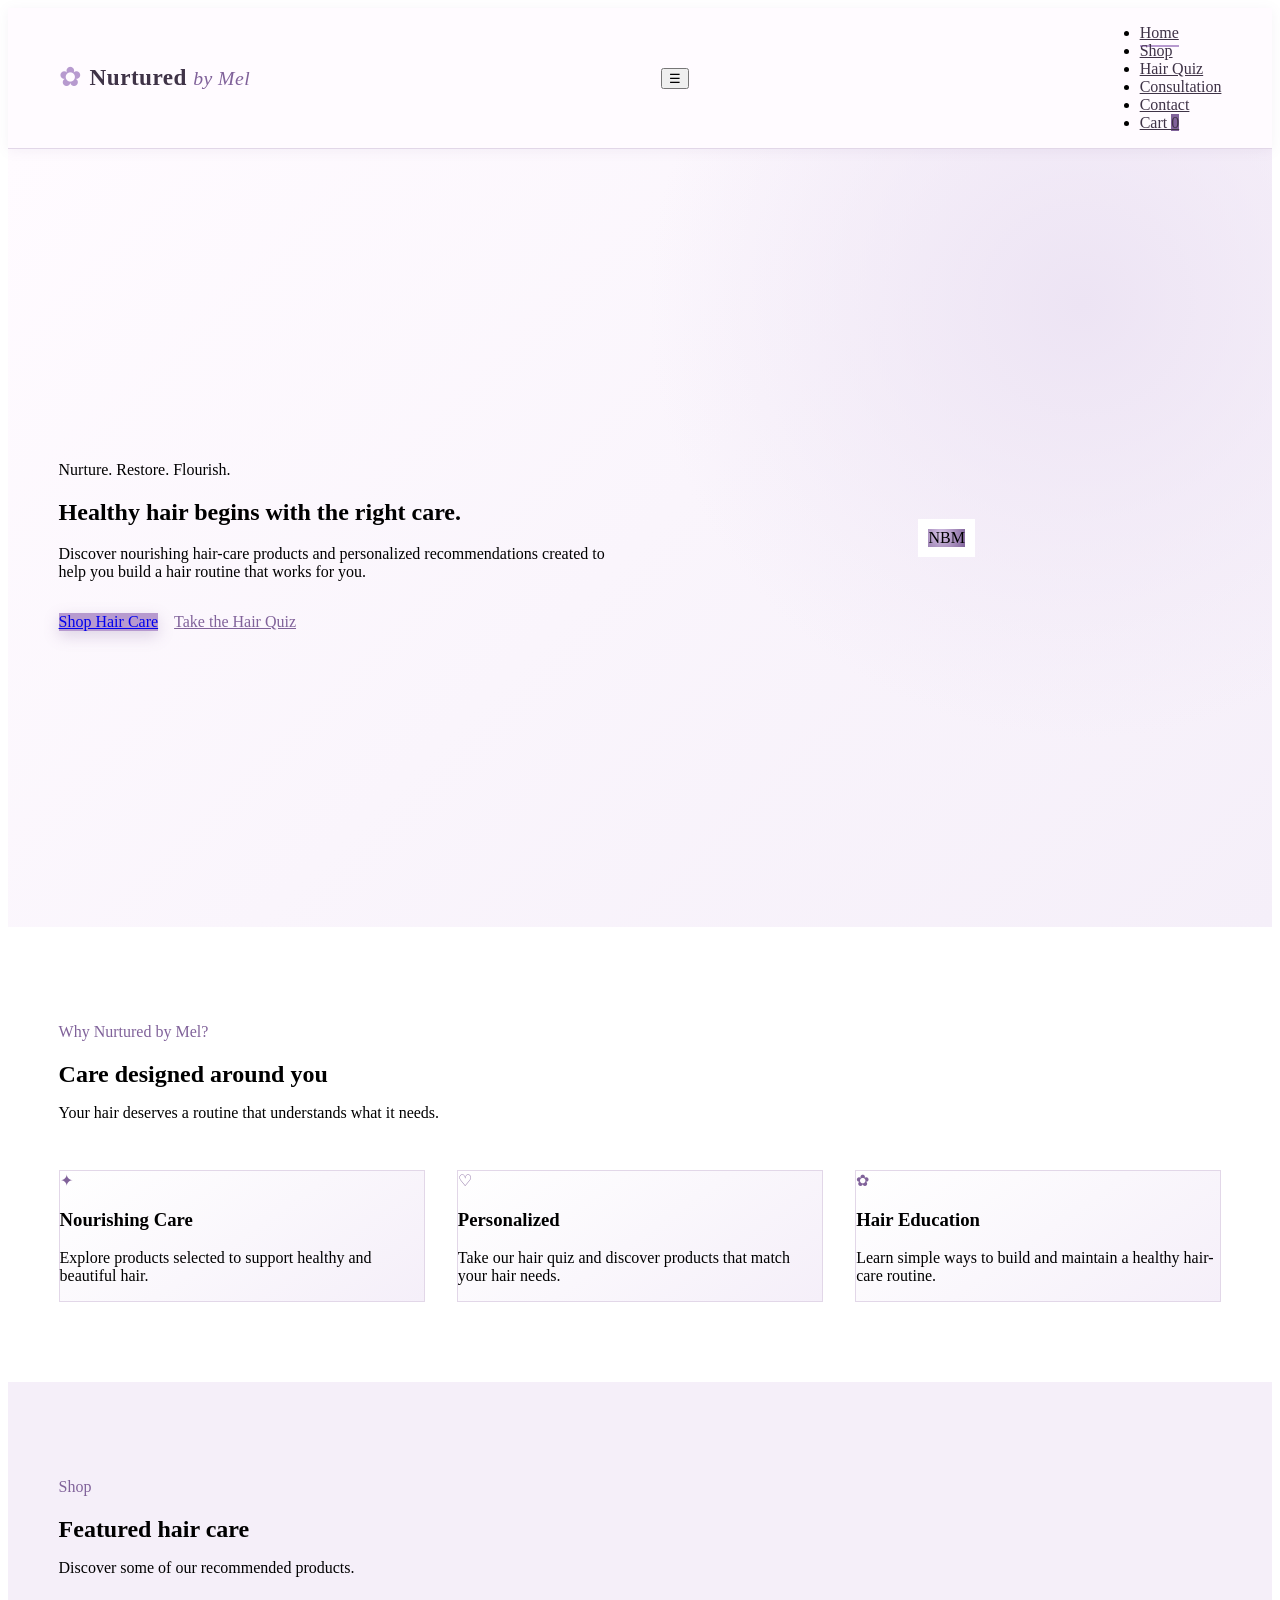
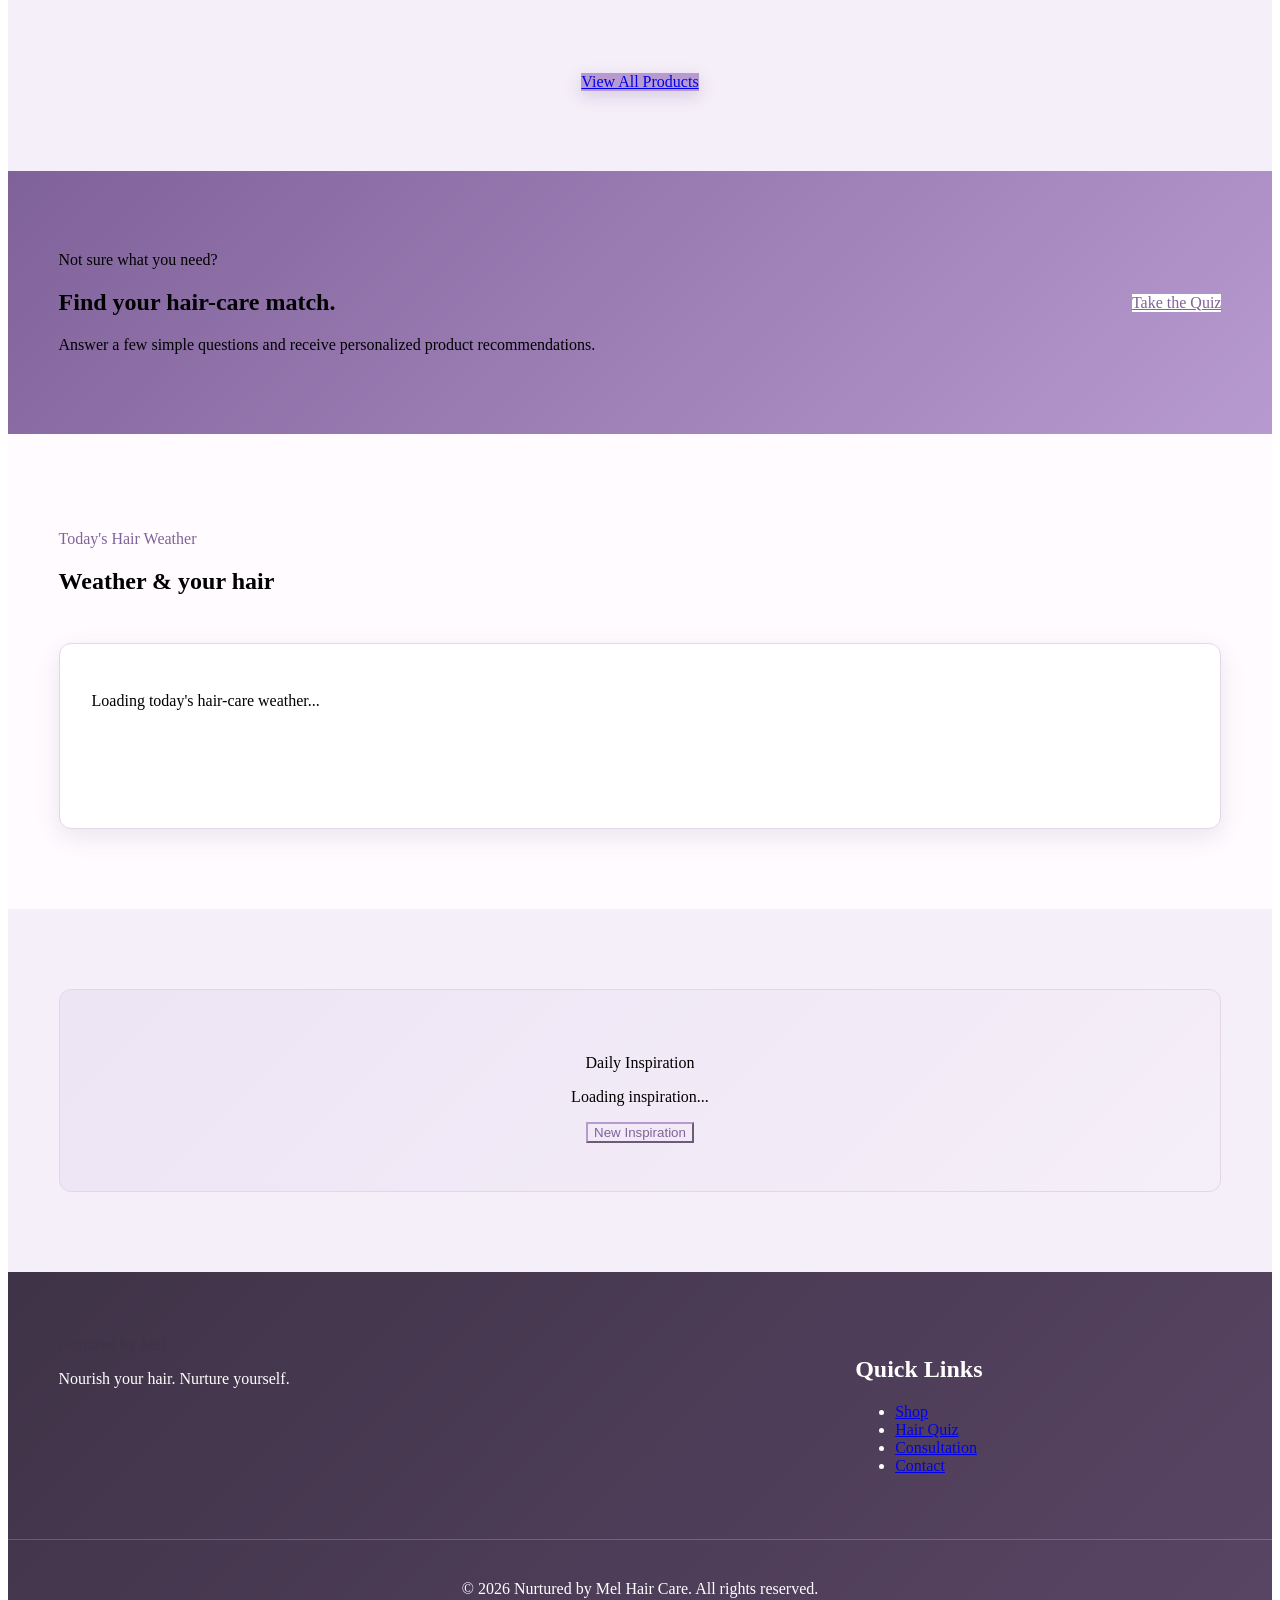
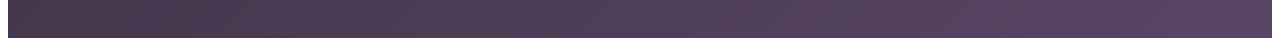
==== Nurtured-by-Mel/Nurtured-by-Mel/index.html @ cf65c6c2 "final" ====
<!DOCTYPE html>
<html lang="en">
<head>
    <meta charset="UTF-8">

    <meta
        name="viewport"
        content="width=device-width, initial-scale=1.0"
    >

    <meta
        name="description"
        content="Nurtured by Mel Hair Care provides nourishing hair-care products and personalized hair-care guidance."
    >

    <meta name="author" content="Nurtured by Mel">

    <title>Nurtured by Mel | Hair Care</title>

    <link rel="stylesheet" href="css/base.css">
    <link rel="stylesheet" href="css/layout.css">
    <link rel="stylesheet" href="css/components.css">

    <script type="module" src="js/main.js"></script>
</head>

<body>

    <header class="site-header">

        <nav class="navbar container" aria-label="Main navigation">

            <a class="logo" href="index.html" aria-label="Nurtured by Mel home">
                <span class="logo-mark" aria-hidden="true">✿</span>
                <span class="logo-text">
                    Nurtured <span>by Mel</span>
                </span>
            </a>

            <button
                class="menu-button"
                type="button"
                aria-label="Open navigation menu"
                aria-expanded="false"
                aria-controls="primary-navigation"
            >
                ☰
            </button>

            <ul
                class="navigation"
                id="primary-navigation"
            >
                <li>
                    <a class="active" href="index.html">Home</a>
                </li>

                <li>
                    <a href="products.html">Shop</a>
                </li>

                <li>
                    <a href="quiz.html">Hair Quiz</a>
                </li>

                <li>
                    <a href="booking.html">Consultation</a>
                </li>

                <li>
                    <a href="contact.html">Contact</a>
                </li>

                <li>
                    <a href="cart.html">
                        Cart
                        <span
                            class="cart-count"
                            id="cart-count"
                            aria-label="Items in cart"
                        >0</span>
                    </a>
                </li>
            </ul>

        </nav>

    </header>


    <main>

        <!-- Hero Section -->
        <section class="hero">

            <div class="hero-content container">

                <div class="hero-text">

                    <p class="eyebrow">
                        Nurture. Restore. Flourish.
                    </p>

                    <h1>
                        Healthy hair begins
                        with the right care.
                    </h1>

                    <p class="hero-description">
                        Discover nourishing hair-care products and
                        personalized recommendations created to help
                        you build a hair routine that works for you.
                    </p>

                    <div class="hero-buttons">

                        <a
                            class="button button-primary"
                            href="products.html"
                        >
                            Shop Hair Care
                        </a>

                        <a
                            class="button button-secondary"
                            href="quiz.html"
                        >
                            Take the Hair Quiz
                        </a>

                    </div>

                </div>

                <div class="hero-image">

                    <div class="hero-image-placeholder">
                        <span>NBM</span>
                    </div>

                </div>

            </div>

        </section>


        <!-- Features -->
        <section class="features section">

            <div class="container">

                <div class="section-heading">

                    <p class="eyebrow">
                        Why Nurtured by Mel?
                    </p>

                    <h2>
                        Care designed around you
                    </h2>

                    <p>
                        Your hair deserves a routine that understands
                        what it needs.
                    </p>

                </div>


                <div class="feature-grid">

                    <article class="feature-card">

                        <div class="feature-icon" aria-hidden="true">
                            ✦
                        </div>

                        <h3>
                            Nourishing Care
                        </h3>

                        <p>
                            Explore products selected to support
                            healthy and beautiful hair.
                        </p>

                    </article>


                    <article class="feature-card">

                        <div class="feature-icon" aria-hidden="true">
                            ♡
                        </div>

                        <h3>
                            Personalized
                        </h3>

                        <p>
                            Take our hair quiz and discover products
                            that match your hair needs.
                        </p>

                    </article>


                    <article class="feature-card">

                        <div class="feature-icon" aria-hidden="true">
                            ✿
                        </div>

                        <h3>
                            Hair Education
                        </h3>

                        <p>
                            Learn simple ways to build and maintain
                            a healthy hair-care routine.
                        </p>

                    </article>

                </div>

            </div>

        </section>


        <!-- Featured Products -->
        <section class="featured section">

            <div class="container">

                <div class="section-heading">

                    <p class="eyebrow">
                        Shop
                    </p>

                    <h2>
                        Featured hair care
                    </h2>

                    <p>
                        Discover some of our recommended products.
                    </p>

                </div>


                <div
                    class="product-grid"
                    id="featured-products"
                >
                    <!-- JavaScript will generate products here -->
                </div>


                <div class="center-button">

                    <a
                        class="button button-primary"
                        href="products.html"
                    >
                        View All Products
                    </a>

                </div>

            </div>

        </section>


        <!-- Hair Quiz CTA -->
        <section class="quiz-banner">

            <div class="container quiz-banner-content">

                <div>

                    <p class="eyebrow">
                        Not sure what you need?
                    </p>

                    <h2>
                        Find your hair-care match.
                    </h2>

                    <p>
                        Answer a few simple questions and receive
                        personalized product recommendations.
                    </p>

                </div>

                <a
                    class="button button-light"
                    href="quiz.html"
                >
                    Take the Quiz
                </a>

            </div>

        </section>


        <!-- Weather API section -->
        <section class="weather section">

            <div class="container">

                <div class="section-heading">

                    <p class="eyebrow">
                        Today's Hair Weather
                    </p>

                    <h2>
                        Weather & your hair
                    </h2>

                </div>


                <div
                    class="weather-card"
                    id="weather-card"
                >

                    <p>
                        Loading today's hair-care weather...
                    </p>

                </div>

            </div>

        </section>


        <!-- Quote API section -->
        <section class="inspiration section">

            <div class="container">

                <div
                    class="quote-card"
                    id="quote-card"
                >

                    <p class="eyebrow">
                        Daily Inspiration
                    </p>

                    <blockquote id="quote">
                        Loading inspiration...
                    </blockquote>

                    <p id="quote-author"></p>

                    <button
                        class="button button-secondary"
                        id="new-quote"
                        type="button"
                    >
                        New Inspiration
                    </button>

                </div>

            </div>

        </section>

    </main>


    <footer class="site-footer">

        <div class="container footer-content">

            <div>

                <a class="logo footer-logo" href="index.html">
                    Nurtured by Mel
                </a>

                <p>
                    Nourish your hair. Nurture yourself.
                </p>

            </div>


            <div>

                <h2>Quick Links</h2>

                <ul class="footer-links">

                    <li>
                        <a href="products.html">Shop</a>
                    </li>

                    <li>
                        <a href="quiz.html">Hair Quiz</a>
                    </li>

                    <li>
                        <a href="booking.html">Consultation</a>
                    </li>

                    <li>
                        <a href="contact.html">Contact</a>
                    </li>

                </ul>

            </div>

        </div>


        <div class="copyright">

            <p>
                &copy; 2026 Nurtured by Mel Hair Care.
                All rights reserved.
            </p>

        </div>

    </footer>

</body>
</html>
---- Nurtured-by-Mel/Nurtured-by-Mel/css/base.css ----
:root {
    /* Nurtured by Mel - Lilac Brand Colors */
    --primary: #B79ACF;
    --primary-dark: #80629A;
    --secondary: #D8C5E8;

    --lilac-light: #EDE4F4;
    --lilac-soft: #F5EFF9;

    --cream: #FFFBFF;
    --cream-dark: #F7F1FA;
    --white: #FFFFFF;

    --brown: #3F3347;
    --text: #403747;
    --muted: #756A7D;
    --border: #E2D7E8;

    --font-heading: Georgia, "Times New Roman", serif;
    --font-body: Arial, Helvetica, sans-serif;

    --max-width: 1200px;
    --radius: 12px;

    --shadow:
        0 8px 25px rgba(87, 65, 103, 0.12);
}
---- Nurtured-by-Mel/Nurtured-by-Mel/css/layout.css ----
/* =========================================
   NURTURED BY MEL
   Layout Styles
   Lilac Brand Theme
   ========================================= */


/* =========================================
   GLOBAL LAYOUT
   ========================================= */

.container {
    width: min(92%, var(--max-width));
    margin-inline: auto;
}

.section {
    padding: 5rem 0;
}


/* =========================================
   HEADER & NAVIGATION
   ========================================= */

.site-header {
    background: rgba(255, 251, 255, 0.96);
    border-bottom: 1px solid var(--border);
    box-shadow: 0 2px 12px rgba(128, 98, 154, 0.08);
    position: sticky;
    top: 0;
    width: 100%;
    z-index: 1000;
}

.navbar {
    align-items: center;
    display: flex;
    justify-content: space-between;
    gap: 2rem;
    min-height: 80px;
}


/* =========================================
   HERO SECTION
   ========================================= */

.hero {
    align-items: center;
    background:
        radial-gradient(
            circle at 85% 20%,
            var(--lilac-light),
            transparent 35%
        ),
        linear-gradient(
            135deg,
            var(--cream),
            var(--lilac-soft)
        );
    display: grid;
    min-height: 650px;
    overflow: hidden;
    padding: 4rem 0;
}

.hero-content {
    align-items: center;
    display: grid;
    gap: 4rem;
    grid-template-columns: 1fr 1fr;
}

.hero-text {
    max-width: 650px;
}

.hero-image {
    align-items: center;
    display: flex;
    justify-content: center;
}


/* =========================================
   HERO BUTTONS
   ========================================= */

.hero-buttons {
    align-items: center;
    display: flex;
    flex-wrap: wrap;
    gap: 1rem;
    margin-top: 2rem;
}


/* =========================================
   SECTION HEADINGS
   ========================================= */

.section-heading {
    margin-bottom: 3rem;
    max-width: 650px;
}

.section-heading h2 {
    margin-bottom: 1rem;
}


/* =========================================
   FEATURE SECTION
   ========================================= */

.features {
    background: var(--white);
}

.feature-grid {
    display: grid;
    gap: 2rem;
    grid-template-columns: repeat(3, 1fr);
}


/* =========================================
   PRODUCTS SECTION
   ========================================= */

.featured {
    background: var(--lilac-soft);
}

.product-grid {
    display: grid;
    gap: 2rem;
    grid-template-columns: repeat(3, 1fr);
}

.center-button {
    display: flex;
    justify-content: center;
    margin-top: 3rem;
}


/* =========================================
   HAIR QUIZ BANNER
   ========================================= */

.quiz-banner {
    background:
        linear-gradient(
            135deg,
            var(--primary-dark),
            var(--primary)
        );
    padding: 4rem 0;
}

.quiz-banner-content {
    align-items: center;
    display: flex;
    gap: 2rem;
    justify-content: space-between;
}


/* =========================================
   WEATHER SECTION
   ========================================= */

.weather {
    background: var(--cream);
}

.weather-card {
    background: var(--white);
    border: 1px solid var(--border);
    border-radius: var(--radius);
    box-shadow: var(--shadow);
    min-height: 120px;
    padding: 2rem;
}


/* =========================================
   INSPIRATION SECTION
   ========================================= */

.inspiration {
    background: var(--lilac-soft);
}

.quote-card {
    background:
        linear-gradient(
            135deg,
            var(--lilac-light),
            var(--white)
        );
    border: 1px solid var(--border);
    border-radius: var(--radius);
    padding: 3rem;
    text-align: center;
}


/* =========================================
   FOOTER
   ========================================= */

.site-footer {
    background:
        linear-gradient(
            135deg,
            #3F3347,
            #594565
        );
    color: var(--white);
    padding-top: 4rem;
}

.footer-content {
    display: grid;
    gap: 4rem;
    grid-template-columns: 2fr 1fr;
}

.copyright {
    border-top: 1px solid rgba(255, 255, 255, 0.2);
    margin-top: 3rem;
    padding: 1.5rem;
    text-align: center;
}


/* =========================================
   TABLET
   ========================================= */

@media (max-width: 900px) {

    .hero-content {
        gap: 3rem;
    }

    .feature-grid,
    .product-grid {
        grid-template-columns: repeat(2, 1fr);
    }

    .footer-content {
        gap: 2rem;
    }
}


/* =========================================
   MOBILE
   ========================================= */

@media (max-width: 600px) {

    .section {
        padding: 4rem 0;
    }


    /* Navigation */

    .navigation {
        background: var(--cream);
        border-bottom: 1px solid var(--border);
        box-shadow: 0 8px 20px rgba(128, 98, 154, 0.1);
        display: none;
        flex-direction: column;
        gap: 1.25rem;
        left: 0;
        padding: 2rem;
        position: absolute;
        right: 0;
        top: 80px;
    }

    .navigation.open {
        display: flex;
    }


    /* Hero */

    .hero {
        min-height: auto;
        padding: 5rem 0;
    }

    .hero-content {
        grid-template-columns: 1fr;
        text-align: center;
    }

    .hero-text {
        margin-inline: auto;
    }

    .hero-buttons {
        flex-direction: column;
        justify-content: center;
    }

    .hero-buttons .button {
        width: min(100%, 300px);
    }


    /* Hero image */

    .hero-image {
        order: -1;
    }


    /* Features & products */

    .feature-grid,
    .product-grid {
        grid-template-columns: 1fr;
    }


    /* Quiz banner */

    .quiz-banner-content {
        flex-direction: column;
        text-align: center;
    }


    /* Footer */

    .footer-content {
        grid-template-columns: 1fr;
        text-align: center;
    }

    .footer-links {
        justify-items: center;
    }
}


/* =========================================
   SMALL PHONES
   ========================================= */

@media (max-width: 400px) {

    .navbar {
        min-height: 70px;
    }

    .navigation {
        top: 70px;
    }

    .hero {
        padding: 4rem 0;
    }

    .quote-card {
        padding: 2rem 1.25rem;
    }
}
---- Nurtured-by-Mel/Nurtured-by-Mel/css/components.css ----
/* =========================================
   NURTURED BY MEL
   Lilac Brand Identity
   ========================================= */


/* Logo */

.logo {
    align-items: center;
    color: var(--brown);
    display: inline-flex;
    gap: 0.5rem;
    text-decoration: none;
}


.logo-mark {
    color: var(--primary);
    display: inline-block;
    font-size: 1.7rem;
    line-height: 1;
    transition: transform 0.3s ease;
}


.logo:hover .logo-mark {
    transform: rotate(15deg) scale(1.1);
}


.logo-text {
    font-family: var(--font-heading);
    font-size: 1.45rem;
    font-weight: bold;
    letter-spacing: 0.02em;
}


.logo-text span {
    color: var(--primary-dark);
    font-size: 0.85em;
    font-style: italic;
    font-weight: normal;
}


/* Navigation */

.site-header {
    background: rgba(255, 251, 255, 0.96);
}


.navigation a {
    color: var(--brown);
    position: relative;
}


.navigation a::after {
    background: var(--primary);
    bottom: -6px;
    content: "";
    height: 2px;
    left: 0;
    position: absolute;
    transform: scaleX(0);
    transform-origin: center;
    transition: transform 0.3s ease;
    width: 100%;
}


.navigation a:hover::after,
.navigation a.active::after {
    transform: scaleX(1);
}


/* Hero */

.hero {
    background:
        radial-gradient(
            circle at 85% 20%,
            var(--lilac-light),
            transparent 35%
        ),
        linear-gradient(
            135deg,
            var(--cream),
            var(--lilac-soft)
        );
}


.hero-image-placeholder {
    background:
        radial-gradient(
            circle at 35% 30%,
            var(--secondary),
            var(--primary-dark)
        );
    border: 10px solid var(--white);
}


/* Buttons */

.button-primary {
    background: var(--primary);
    box-shadow:
        0 5px 15px rgba(128, 98, 154, 0.25);
}


.button-primary:hover {
    background: var(--primary-dark);
}


.button-secondary {
    background: transparent;
    border-color: var(--primary);
    color: var(--primary-dark);
}


.button-secondary:hover {
    background: var(--primary);
    border-color: var(--primary);
    color: var(--white);
}


.button-light {
    background: var(--white);
    color: var(--primary-dark);
}


.button-light:hover {
    background: var(--lilac-light);
}


/* Section headings */

.section-heading .eyebrow {
    color: var(--primary-dark);
}


/* Feature Cards */

.feature-card {
    background:
        linear-gradient(
            145deg,
            var(--white),
            var(--lilac-soft)
        );
    border: 1px solid var(--border);
}


.feature-card:hover {
    box-shadow:
        0 15px 30px rgba(128, 98, 154, 0.15);
}


.feature-icon {
    color: var(--primary-dark);
}


/* Quiz Banner */

.quiz-banner {
    background:
        linear-gradient(
            135deg,
            var(--primary-dark),
            var(--primary)
        );
}


/* Weather */

.weather-card {
    border: 1px solid var(--border);
}


/* Inspiration */

.quote-card {
    background:
        linear-gradient(
            135deg,
            var(--lilac-light),
            var(--lilac-soft)
        );
    border: 1px solid var(--border);
}


/* Cart */

.cart-count {
    background: var(--primary-dark);
}


/* Footer */

.site-footer {
    background:
        linear-gradient(
            135deg,
            #3F3347,
            #594565
        );
}


.footer-logo .logo-mark {
    color: var(--secondary);
}


.footer-logo .logo-text {
    color: var(--white);
}


.footer-logo .logo-text span {
    color: var(--secondary);
}


/* Selection color */

::selection {
    background: var(--secondary);
    color: var(--brown);
}


/* Smooth card animation */

.feature-card,
.product-card {
    transition:
        transform 0.3s ease,
        box-shadow 0.3s ease;
}


.feature-card:hover,
.product-card:hover {
    transform: translateY(-6px);
}


/* Reduced motion accessibility */

@media (prefers-reduced-motion: reduce) {

    .logo-mark,
    .feature-card,
    .product-card,
    .button {
        transition: none;
    }
}
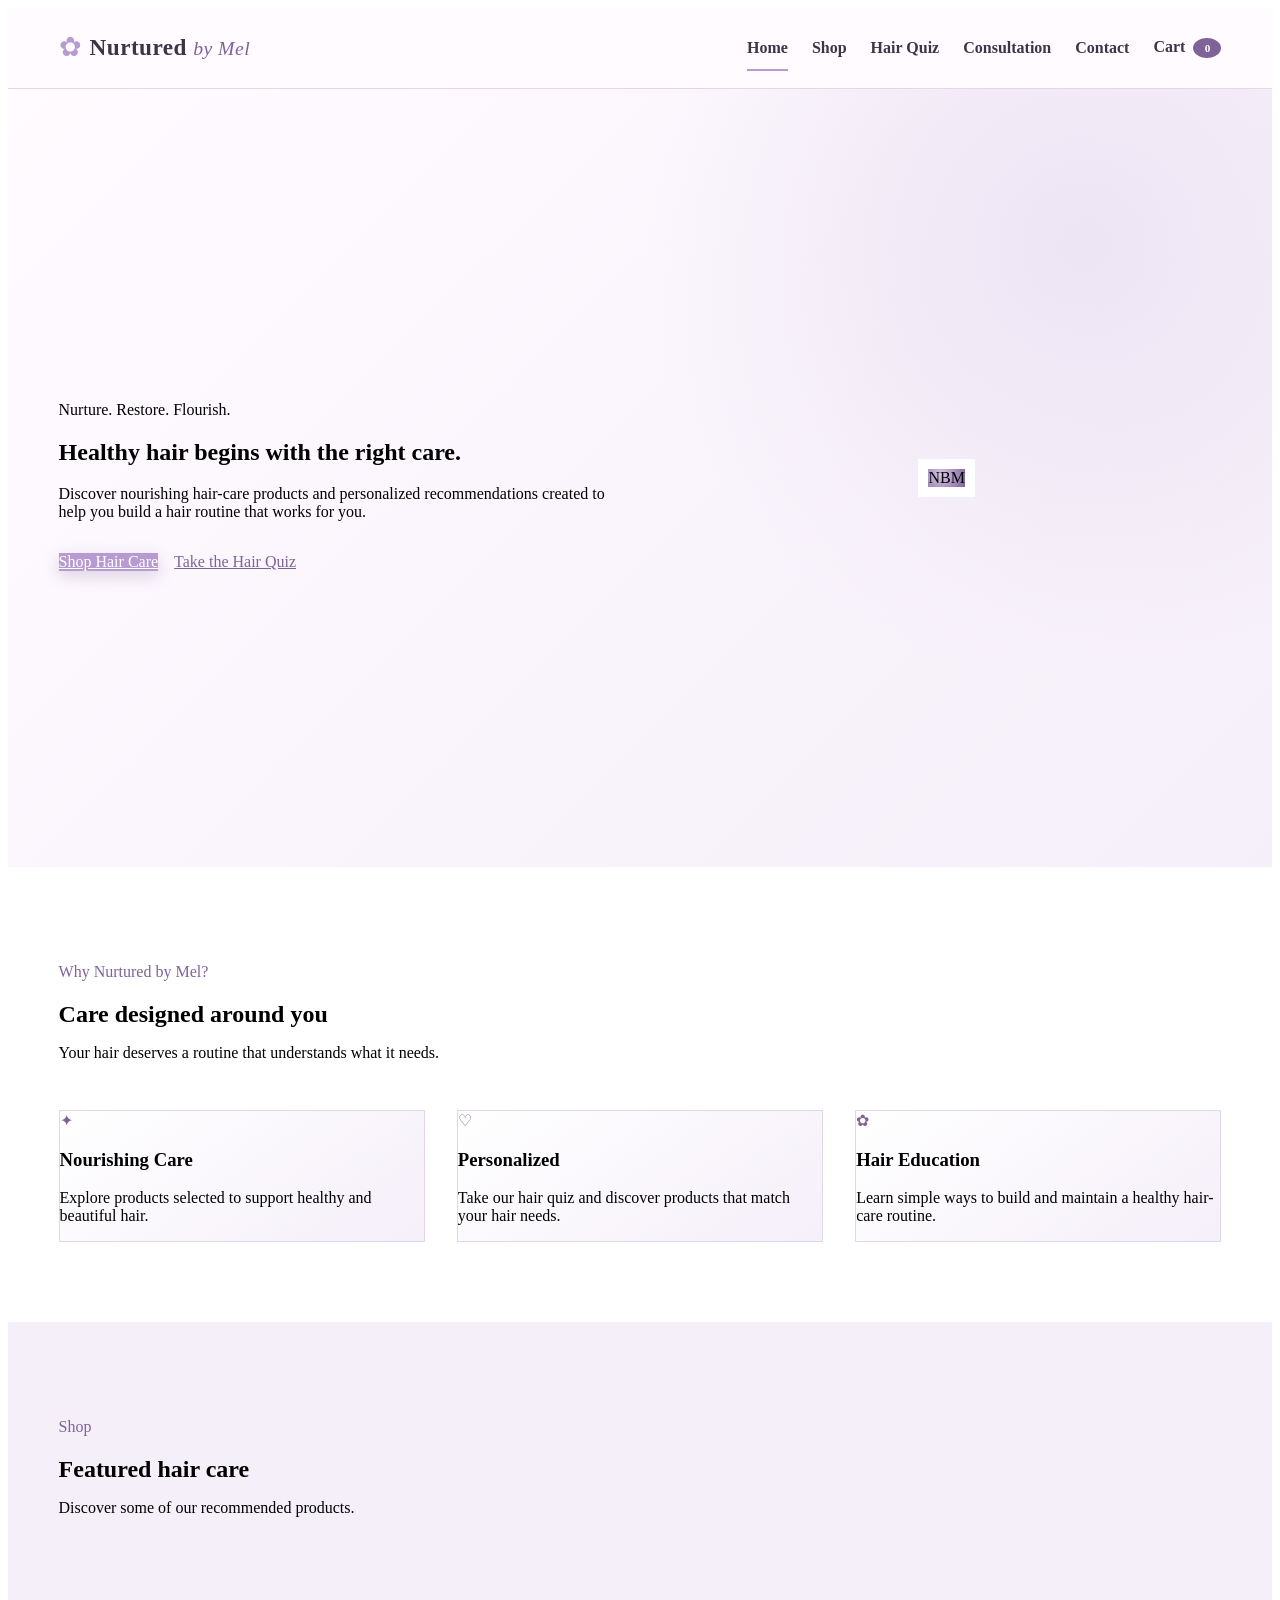
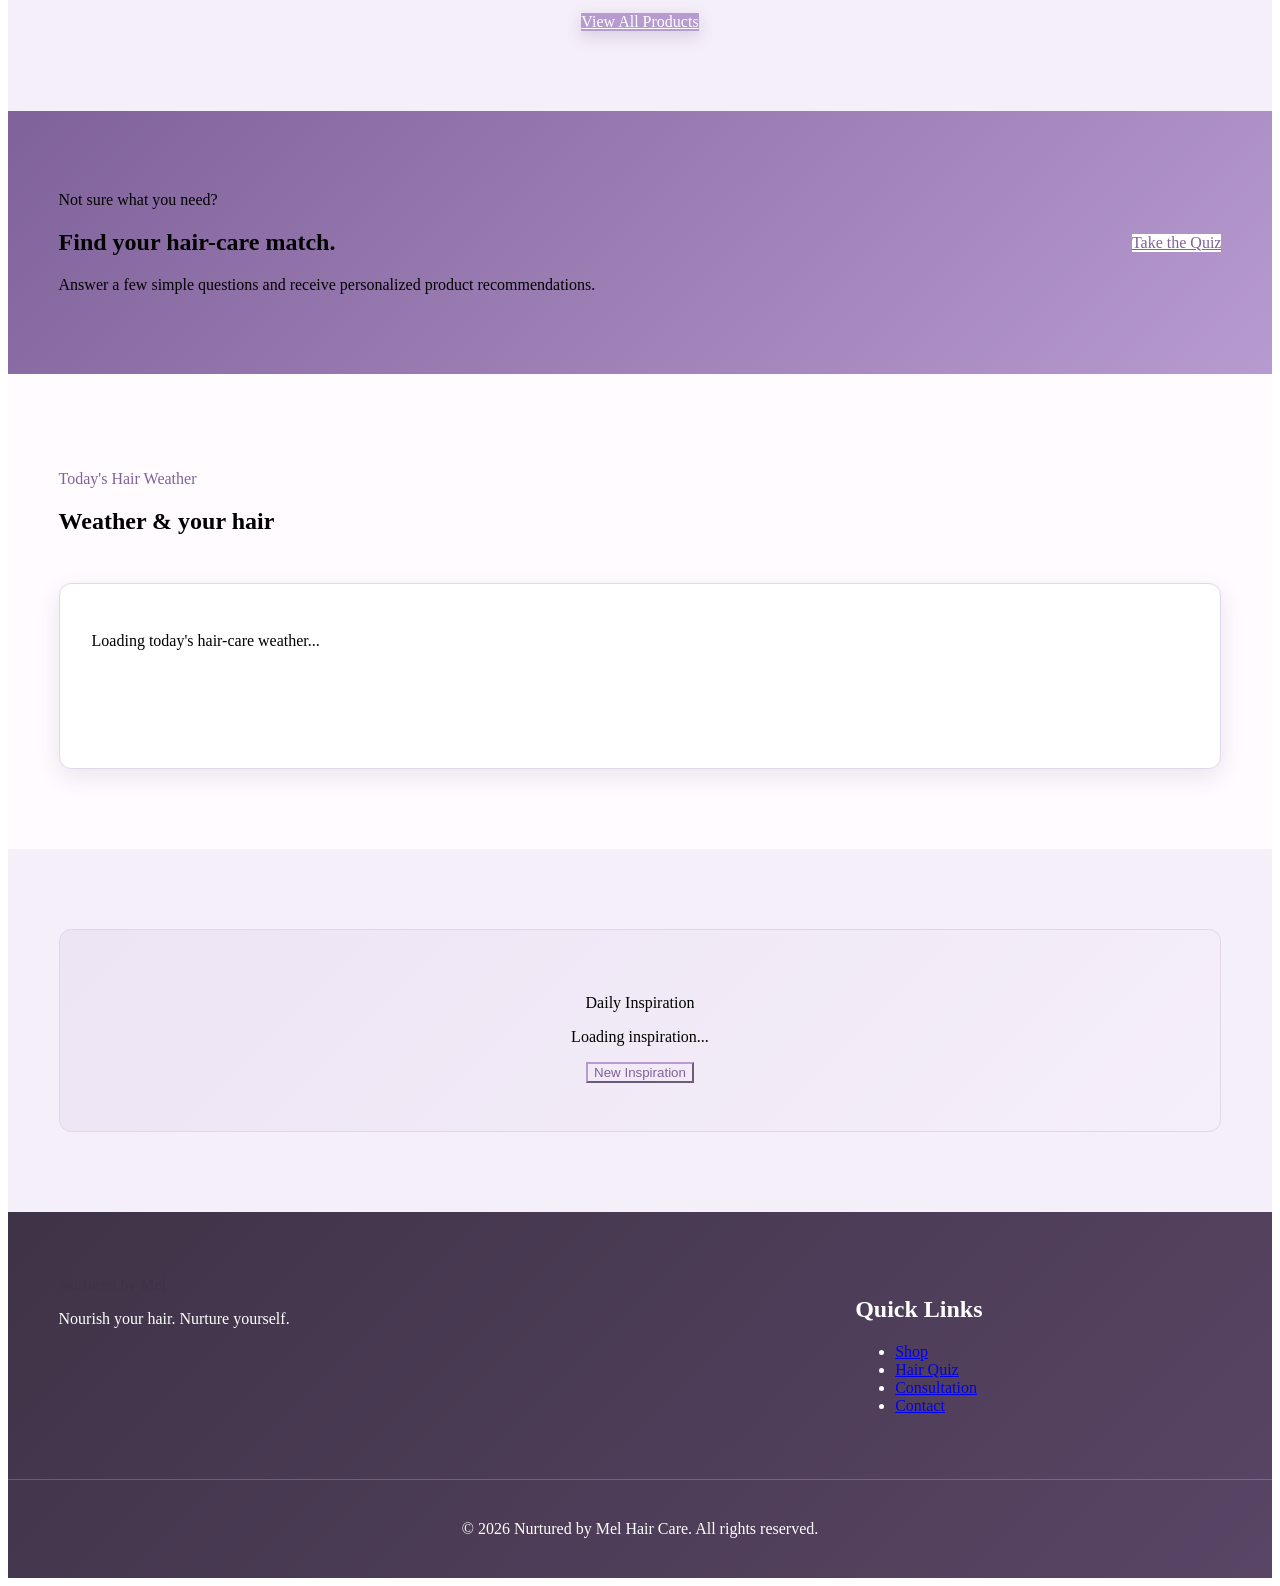
==== commit d667ca69: "final" ====
--- a/Nurtured-by-Mel/Nurtured-by-Mel/index.html
+++ b/Nurtured-by-Mel/Nurtured-by-Mel/index.html
@@ -1,17 +1,13 @@
 <!DOCTYPE html>
 <html lang="en">
+
 <head>
     <meta charset="UTF-8">
 
-    <meta
-        name="viewport"
-        content="width=device-width, initial-scale=1.0"
-    >
-
-    <meta
-        name="description"
-        content="Nurtured by Mel Hair Care provides nourishing hair-care products and personalized hair-care guidance."
-    >
+    <meta name="viewport" content="width=device-width, initial-scale=1.0">
+
+    <meta name="description"
+        content="Nurtured by Mel Hair Care provides nourishing hair-care products and personalized hair-care guidance.">
 
     <meta name="author" content="Nurtured by Mel">
 
@@ -37,20 +33,12 @@
                 </span>
             </a>
 
-            <button
-                class="menu-button"
-                type="button"
-                aria-label="Open navigation menu"
-                aria-expanded="false"
-                aria-controls="primary-navigation"
-            >
+            <button class="menu-button" type="button" aria-label="Open navigation menu" aria-expanded="false"
+                aria-controls="primary-navigation">
                 ☰
             </button>
 
-            <ul
-                class="navigation"
-                id="primary-navigation"
-            >
+            <ul class="navigation" id="primary-navigation">
                 <li>
                     <a class="active" href="index.html">Home</a>
                 </li>
@@ -74,11 +62,7 @@
                 <li>
                     <a href="cart.html">
                         Cart
-                        <span
-                            class="cart-count"
-                            id="cart-count"
-                            aria-label="Items in cart"
-                        >0</span>
+                        <span class="cart-count" id="cart-count" aria-label="Items in cart">0</span>
                     </a>
                 </li>
             </ul>
@@ -114,17 +98,11 @@
 
                     <div class="hero-buttons">
 
-                        <a
-                            class="button button-primary"
-                            href="products.html"
-                        >
+                        <a class="button button-primary" href="products.html">
                             Shop Hair Care
                         </a>
 
-                        <a
-                            class="button button-secondary"
-                            href="quiz.html"
-                        >
+                        <a class="button button-secondary" href="quiz.html">
                             Take the Hair Quiz
                         </a>
 
@@ -252,20 +230,14 @@
                 </div>
 
 
-                <div
-                    class="product-grid"
-                    id="featured-products"
-                >
+                <div class="product-grid" id="featured-products">
                     <!-- JavaScript will generate products here -->
                 </div>
 
 
                 <div class="center-button">
 
-                    <a
-                        class="button button-primary"
-                        href="products.html"
-                    >
+                    <a class="button button-primary" href="products.html">
                         View All Products
                     </a>
 
@@ -298,10 +270,7 @@
 
                 </div>
 
-                <a
-                    class="button button-light"
-                    href="quiz.html"
-                >
+                <a class="button button-light" href="quiz.html">
                     Take the Quiz
                 </a>
 
@@ -328,10 +297,7 @@
                 </div>
 
 
-                <div
-                    class="weather-card"
-                    id="weather-card"
-                >
+                <div class="weather-card" id="weather-card">
 
                     <p>
                         Loading today's hair-care weather...
@@ -349,10 +315,7 @@
 
             <div class="container">
 
-                <div
-                    class="quote-card"
-                    id="quote-card"
-                >
+                <div class="quote-card" id="quote-card">
 
                     <p class="eyebrow">
                         Daily Inspiration
@@ -364,11 +327,7 @@
 
                     <p id="quote-author"></p>
 
-                    <button
-                        class="button button-secondary"
-                        id="new-quote"
-                        type="button"
-                    >
+                    <button class="button button-secondary" id="new-quote" type="button">
                         New Inspiration
                     </button>
 
@@ -439,4 +398,5 @@
     </footer>
 
 </body>
+
 </html>
--- a/Nurtured-by-Mel/Nurtured-by-Mel/css/layout.css
+++ b/Nurtured-by-Mel/Nurtured-by-Mel/css/layout.css
@@ -19,16 +19,15 @@
 }
 
 
-/* =========================================
-   HEADER & NAVIGATION
-   ========================================= */
+/* =====================================================
+   NURTURED BY MEL
+   HEADER + NAVIGATION
+   ===================================================== */
 
 .site-header {
     background: rgba(255, 251, 255, 0.96);
     border-bottom: 1px solid var(--border);
-    box-shadow: 0 2px 12px rgba(128, 98, 154, 0.08);
-    position: sticky;
-    top: 0;
+    position: relative;
     width: 100%;
     z-index: 1000;
 }
@@ -37,8 +36,177 @@
     align-items: center;
     display: flex;
     justify-content: space-between;
-    gap: 2rem;
     min-height: 80px;
+    position: relative;
+}
+
+
+/* Logo */
+
+.logo {
+    align-items: center;
+    color: var(--brown);
+    display: inline-flex;
+    gap: 0.5rem;
+    text-decoration: none;
+}
+
+.logo-mark {
+    color: var(--primary);
+    display: inline-block;
+    font-size: 1.7rem;
+    line-height: 1;
+    transition: transform 0.3s ease;
+}
+
+.logo:hover .logo-mark {
+    transform: rotate(15deg) scale(1.1);
+}
+
+.logo-text {
+    font-family: var(--font-heading);
+    font-size: 1.45rem;
+    font-weight: bold;
+    letter-spacing: 0.02em;
+}
+
+.logo-text span {
+    color: var(--primary-dark);
+    font-size: 0.85em;
+    font-style: italic;
+    font-weight: normal;
+}
+
+
+/* =====================================================
+   DESKTOP NAVIGATION
+   ===================================================== */
+
+.navigation {
+    align-items: center;
+    display: flex;
+    gap: 1.5rem;
+    list-style: none;
+    margin: 0;
+    padding: 0;
+}
+
+.navigation li {
+    list-style: none;
+    margin: 0;
+    padding: 0;
+}
+
+.navigation a {
+    color: var(--brown);
+    display: inline-block;
+    font-weight: 600;
+    padding: 0.5rem 0;
+    position: relative;
+    text-decoration: none;
+}
+
+.navigation a::after {
+    background: var(--primary);
+    bottom: 0;
+    content: "";
+    height: 2px;
+    left: 0;
+    position: absolute;
+    transform: scaleX(0);
+    transform-origin: center;
+    transition: transform 0.3s ease;
+    width: 100%;
+}
+
+.navigation a:hover::after,
+.navigation a.active::after {
+    transform: scaleX(1);
+}
+
+
+/* =====================================================
+   CART COUNT
+   ===================================================== */
+
+.cart-count {
+    align-items: center;
+    background: var(--primary-dark);
+    border-radius: 50%;
+    color: var(--white);
+    display: inline-flex;
+    font-size: 0.7rem;
+    height: 20px;
+    justify-content: center;
+    margin-left: 0.25rem;
+    min-width: 20px;
+    padding: 0 4px;
+}
+
+
+/* =====================================================
+   MOBILE MENU BUTTON
+   ===================================================== */
+
+.menu-button {
+    background: transparent;
+    border: 1px solid var(--border);
+    border-radius: 6px;
+    color: var(--primary-dark);
+    cursor: pointer;
+    display: none;
+    font-size: 1.4rem;
+    padding: 0.4rem 0.65rem;
+}
+
+
+/* =====================================================
+   MOBILE NAVIGATION
+   ===================================================== */
+
+@media (max-width: 800px) {
+
+    .navbar {
+        min-height: 70px;
+    }
+
+    .menu-button {
+        display: block;
+    }
+
+    .navigation {
+        background: var(--white);
+        border-top: 1px solid var(--border);
+        box-shadow: 0 10px 25px rgba(63, 51, 71, 0.1);
+        display: none;
+        flex-direction: column;
+        gap: 0;
+        left: 0;
+        padding: 1rem;
+        position: absolute;
+        right: 0;
+        top: 100%;
+        width: 100%;
+    }
+
+    .navigation.open {
+        display: flex;
+    }
+
+    .navigation li {
+        width: 100%;
+    }
+
+    .navigation a {
+        display: block;
+        padding: 0.8rem 0;
+        width: 100%;
+    }
+
+    .navigation a::after {
+        bottom: 4px;
+    }
+
 }
 
 
--- a/Nurtured-by-Mel/Nurtured-by-Mel/css/components.css
+++ b/Nurtured-by-Mel/Nurtured-by-Mel/css/components.css
@@ -1,10 +1,13 @@
-/* =========================================
+/* =====================================================
    NURTURED BY MEL
-   Lilac Brand Identity
-   ========================================= */
-
-
-/* Logo */
+   Components & Brand Styling
+   Final Project
+   ===================================================== */
+
+
+/* =====================================================
+   LOGO
+   ===================================================== */
 
 .logo {
     align-items: center;
@@ -14,7 +17,6 @@
     text-decoration: none;
 }
 
-
 .logo-mark {
     color: var(--primary);
     display: inline-block;
@@ -23,11 +25,9 @@
     transition: transform 0.3s ease;
 }
 
-
 .logo:hover .logo-mark {
     transform: rotate(15deg) scale(1.1);
 }
-
 
 .logo-text {
     font-family: var(--font-heading);
@@ -36,7 +36,6 @@
     letter-spacing: 0.02em;
 }
 
-
 .logo-text span {
     color: var(--primary-dark);
     font-size: 0.85em;
@@ -45,18 +44,19 @@
 }
 
 
-/* Navigation */
+/* =====================================================
+   NAVIGATION
+   ===================================================== */
 
 .site-header {
     background: rgba(255, 251, 255, 0.96);
 }
-
 
 .navigation a {
     color: var(--brown);
     position: relative;
-}
-
+    text-decoration: none;
+}
 
 .navigation a::after {
     background: var(--primary);
@@ -71,14 +71,15 @@
     width: 100%;
 }
 
-
 .navigation a:hover::after,
 .navigation a.active::after {
     transform: scaleX(1);
 }
 
 
-/* Hero */
+/* =====================================================
+   HERO
+   ===================================================== */
 
 .hero {
     background:
@@ -94,7 +95,6 @@
         );
 }
 
-
 .hero-image-placeholder {
     background:
         radial-gradient(
@@ -106,26 +106,26 @@
 }
 
 
-/* Buttons */
+/* =====================================================
+   BUTTONS
+   ===================================================== */
 
 .button-primary {
     background: var(--primary);
     box-shadow:
         0 5px 15px rgba(128, 98, 154, 0.25);
-}
-
+    color: var(--white);
+}
 
 .button-primary:hover {
     background: var(--primary-dark);
 }
-
 
 .button-secondary {
     background: transparent;
     border-color: var(--primary);
     color: var(--primary-dark);
 }
-
 
 .button-secondary:hover {
     background: var(--primary);
@@ -133,26 +133,28 @@
     color: var(--white);
 }
 
-
 .button-light {
     background: var(--white);
     color: var(--primary-dark);
 }
 
-
 .button-light:hover {
     background: var(--lilac-light);
 }
 
 
-/* Section headings */
+/* =====================================================
+   SECTION HEADINGS
+   ===================================================== */
 
 .section-heading .eyebrow {
     color: var(--primary-dark);
 }
 
 
-/* Feature Cards */
+/* =====================================================
+   FEATURE CARDS
+   ===================================================== */
 
 .feature-card {
     background:
@@ -164,19 +166,19 @@
     border: 1px solid var(--border);
 }
 
-
 .feature-card:hover {
     box-shadow:
         0 15px 30px rgba(128, 98, 154, 0.15);
 }
 
-
 .feature-icon {
     color: var(--primary-dark);
 }
 
 
-/* Quiz Banner */
+/* =====================================================
+   QUIZ BANNER
+   ===================================================== */
 
 .quiz-banner {
     background:
@@ -188,14 +190,18 @@
 }
 
 
-/* Weather */
+/* =====================================================
+   WEATHER
+   ===================================================== */
 
 .weather-card {
     border: 1px solid var(--border);
 }
 
 
-/* Inspiration */
+/* =====================================================
+   INSPIRATION / QUOTE
+   ===================================================== */
 
 .quote-card {
     background:
@@ -208,14 +214,19 @@
 }
 
 
-/* Cart */
+/* =====================================================
+   CART
+   ===================================================== */
 
 .cart-count {
     background: var(--primary-dark);
-}
-
-
-/* Footer */
+    color: var(--white);
+}
+
+
+/* =====================================================
+   FOOTER
+   ===================================================== */
 
 .site-footer {
     background:
@@ -224,25 +235,25 @@
             #3F3347,
             #594565
         );
-}
-
+    color: var(--white);
+}
 
 .footer-logo .logo-mark {
     color: var(--secondary);
 }
 
-
 .footer-logo .logo-text {
     color: var(--white);
 }
 
-
 .footer-logo .logo-text span {
     color: var(--secondary);
 }
 
 
-/* Selection color */
+/* =====================================================
+   TEXT SELECTION
+   ===================================================== */
 
 ::selection {
     background: var(--secondary);
@@ -250,7 +261,9 @@
 }
 
 
-/* Smooth card animation */
+/* =====================================================
+   GENERAL CARD ANIMATION
+   ===================================================== */
 
 .feature-card,
 .product-card {
@@ -259,21 +272,278 @@
         box-shadow 0.3s ease;
 }
 
-
 .feature-card:hover,
 .product-card:hover {
     transform: translateY(-6px);
 }
 
 
-/* Reduced motion accessibility */
+/* =====================================================
+   PRODUCTS PAGE
+   ===================================================== */
+
+
+/* Page Hero */
+
+.page-hero {
+    background:
+        linear-gradient(
+            135deg,
+            var(--lilac-light),
+            var(--lilac-soft)
+        );
+    padding: 5rem 0;
+    text-align: center;
+}
+
+.page-hero .eyebrow {
+    color: var(--primary-dark);
+}
+
+.page-hero p:last-child {
+    margin-inline: auto;
+    max-width: 650px;
+}
+
+
+/* Product Controls */
+
+.product-controls {
+    background: var(--white);
+    border: 1px solid var(--border);
+    border-radius: var(--radius);
+    box-shadow: var(--shadow);
+    display: grid;
+    gap: 1.5rem;
+    grid-template-columns: 2fr 1fr 1fr;
+    margin-bottom: 1.5rem;
+    padding: 1.5rem;
+}
+
+.search-box,
+.filter-box {
+    display: flex;
+    flex-direction: column;
+    gap: 0.5rem;
+}
+
+.search-box label,
+.filter-box label {
+    color: var(--brown);
+    font-size: 0.9rem;
+    font-weight: bold;
+}
+
+.search-box input,
+.filter-box select {
+    background: var(--cream);
+    border: 1px solid var(--border);
+    border-radius: 8px;
+    color: var(--text);
+    min-height: 46px;
+    padding: 0.7rem 1rem;
+}
+
+.search-box input::placeholder {
+    color: var(--muted);
+}
+
+.search-box input:focus,
+.filter-box select:focus {
+    border-color: var(--primary);
+    outline: 3px solid var(--lilac-light);
+}
+
+
+/* Results Message */
+
+.results-message {
+    color: var(--primary-dark);
+    font-size: 0.95rem;
+    margin-bottom: 1.5rem;
+}
+
+
+/* Product Cards */
+
+.product-card {
+    background: var(--white);
+    border: 1px solid var(--border);
+    border-radius: var(--radius);
+    box-shadow: var(--shadow);
+    overflow: hidden;
+}
+
+.product-card:hover {
+    box-shadow:
+        0 15px 35px rgba(128, 98, 154, 0.16);
+}
+
+
+/* Product Image */
+
+.product-image {
+    aspect-ratio: 1 / 1;
+    background:
+        linear-gradient(
+            135deg,
+            var(--lilac-light),
+            var(--cream-dark)
+        );
+    overflow: hidden;
+}
+
+.product-image img {
+    height: 100%;
+    object-fit: cover;
+    transition: transform 0.4s ease;
+    width: 100%;
+}
+
+.product-card:hover .product-image img {
+    transform: scale(1.04);
+}
+
+
+/* Product Information */
+
+.product-info {
+    padding: 1.5rem;
+}
+
+.product-category {
+    color: var(--primary-dark);
+    font-size: 0.75rem;
+    font-weight: bold;
+    letter-spacing: 0.1em;
+    text-transform: uppercase;
+}
+
+.product-info h2 {
+    font-size: 1.4rem;
+    margin: 0.5rem 0;
+}
+
+.product-description {
+    font-size: 0.9rem;
+    margin-bottom: 1.5rem;
+}
+
+
+/* Product Price */
+
+.product-bottom {
+    align-items: center;
+    display: flex;
+    gap: 1rem;
+    justify-content: space-between;
+}
+
+.product-price {
+    color: var(--primary-dark);
+    font-size: 1.1rem;
+    font-weight: bold;
+    margin: 0;
+}
+
+
+/* =====================================================
+   NO PRODUCTS MESSAGE
+   ===================================================== */
+
+.no-products {
+    background: var(--lilac-soft);
+    border: 1px solid var(--border);
+    border-radius: var(--radius);
+    grid-column: 1 / -1;
+    padding: 4rem 2rem;
+    text-align: center;
+}
+
+.no-products h2 {
+    margin-bottom: 0.75rem;
+}
+
+
+/* =====================================================
+   CART NOTIFICATION
+   ===================================================== */
+
+.cart-notification {
+    background: var(--primary-dark);
+    border-radius: 8px;
+    bottom: 2rem;
+    box-shadow:
+        0 8px 25px rgba(63, 51, 71, 0.25);
+    color: var(--white);
+    opacity: 0;
+    padding: 1rem 1.5rem;
+    pointer-events: none;
+    position: fixed;
+    right: 2rem;
+    transform: translateY(20px);
+    transition:
+        opacity 0.3s ease,
+        transform 0.3s ease;
+    z-index: 2000;
+}
+
+.cart-notification.show {
+    opacity: 1;
+    transform: translateY(0);
+}
+
+
+/* =====================================================
+   MOBILE PRODUCTS
+   ===================================================== */
+
+@media (max-width: 800px) {
+
+    .product-controls {
+        grid-template-columns: 1fr;
+    }
+
+}
+
+
+@media (max-width: 600px) {
+
+    .page-hero {
+        padding: 4rem 0;
+    }
+
+    .product-bottom {
+        align-items: stretch;
+        flex-direction: column;
+    }
+
+    .product-bottom .button {
+        width: 100%;
+    }
+
+    .cart-notification {
+        bottom: 1rem;
+        left: 1rem;
+        right: 1rem;
+        text-align: center;
+    }
+
+}
+
+
+/* =====================================================
+   ACCESSIBILITY
+   ===================================================== */
 
 @media (prefers-reduced-motion: reduce) {
 
     .logo-mark,
     .feature-card,
     .product-card,
+    .product-image img,
     .button {
         transition: none;
     }
+
 }
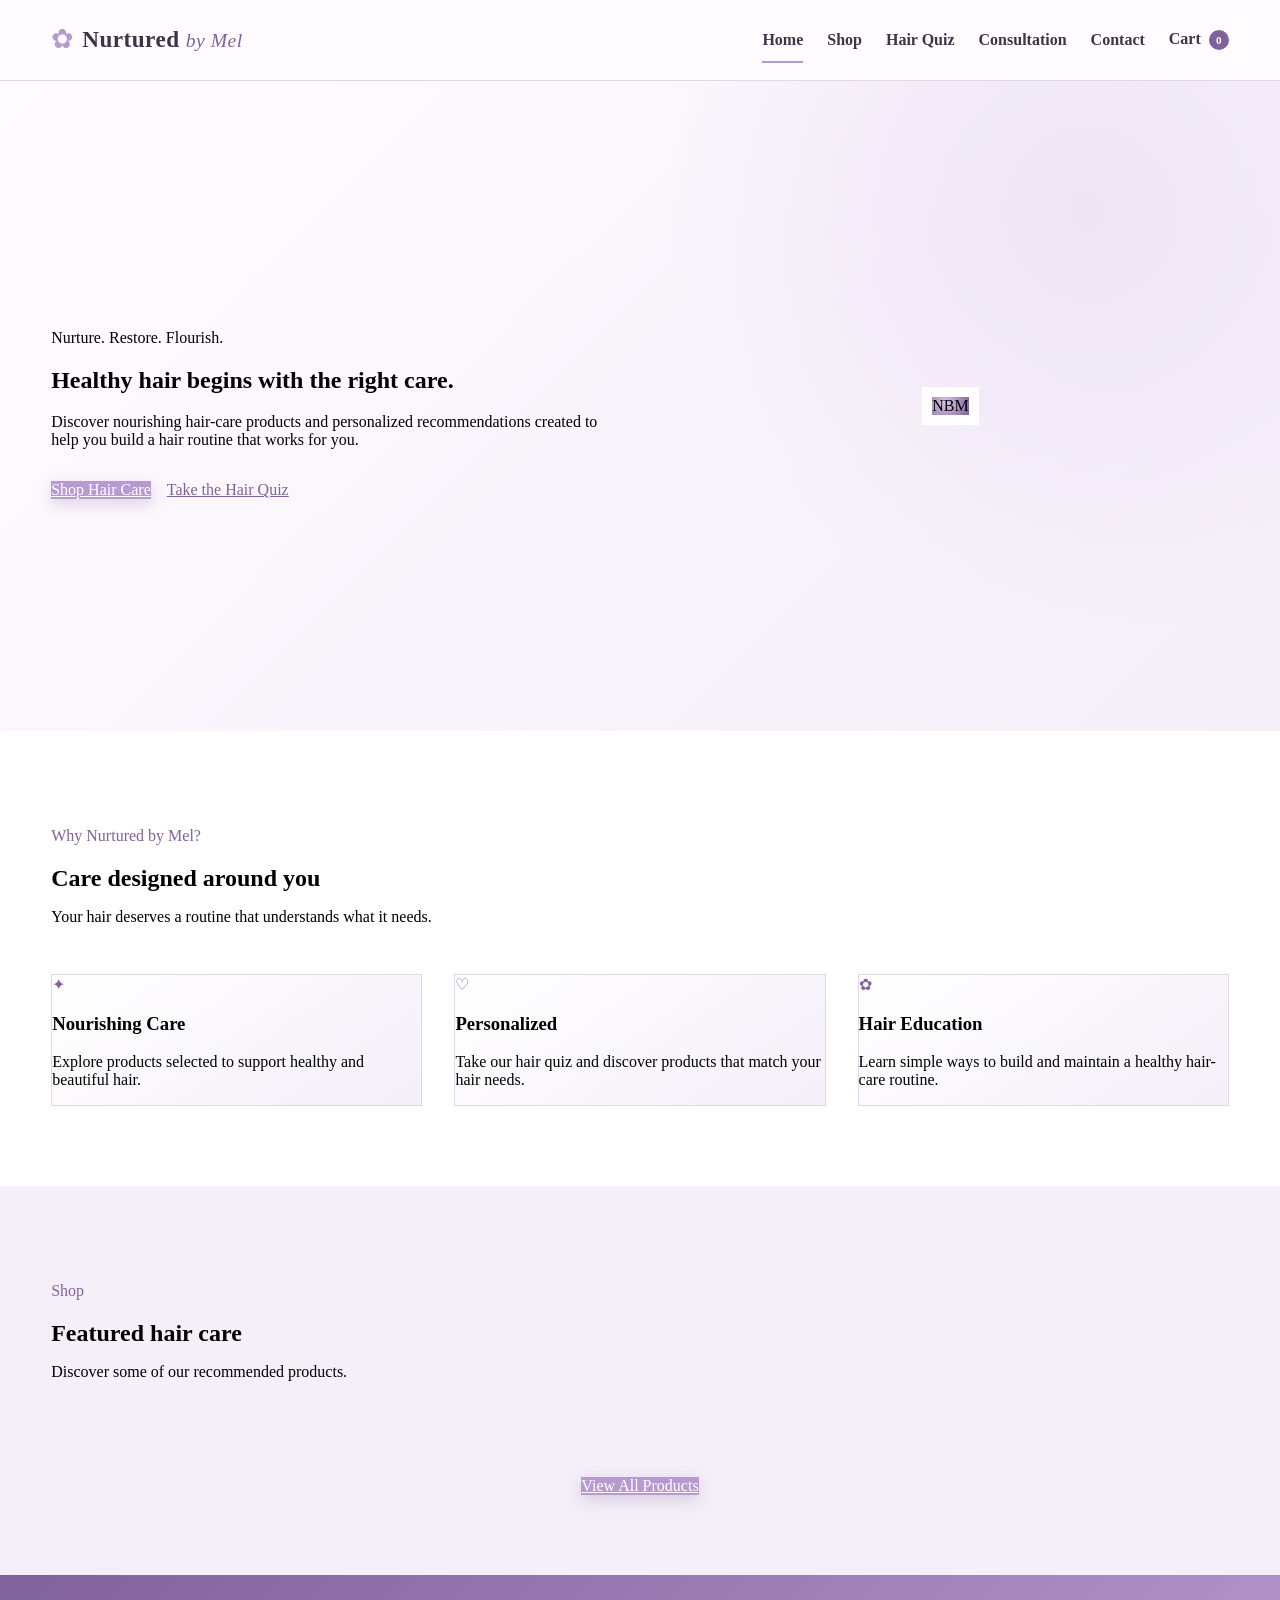
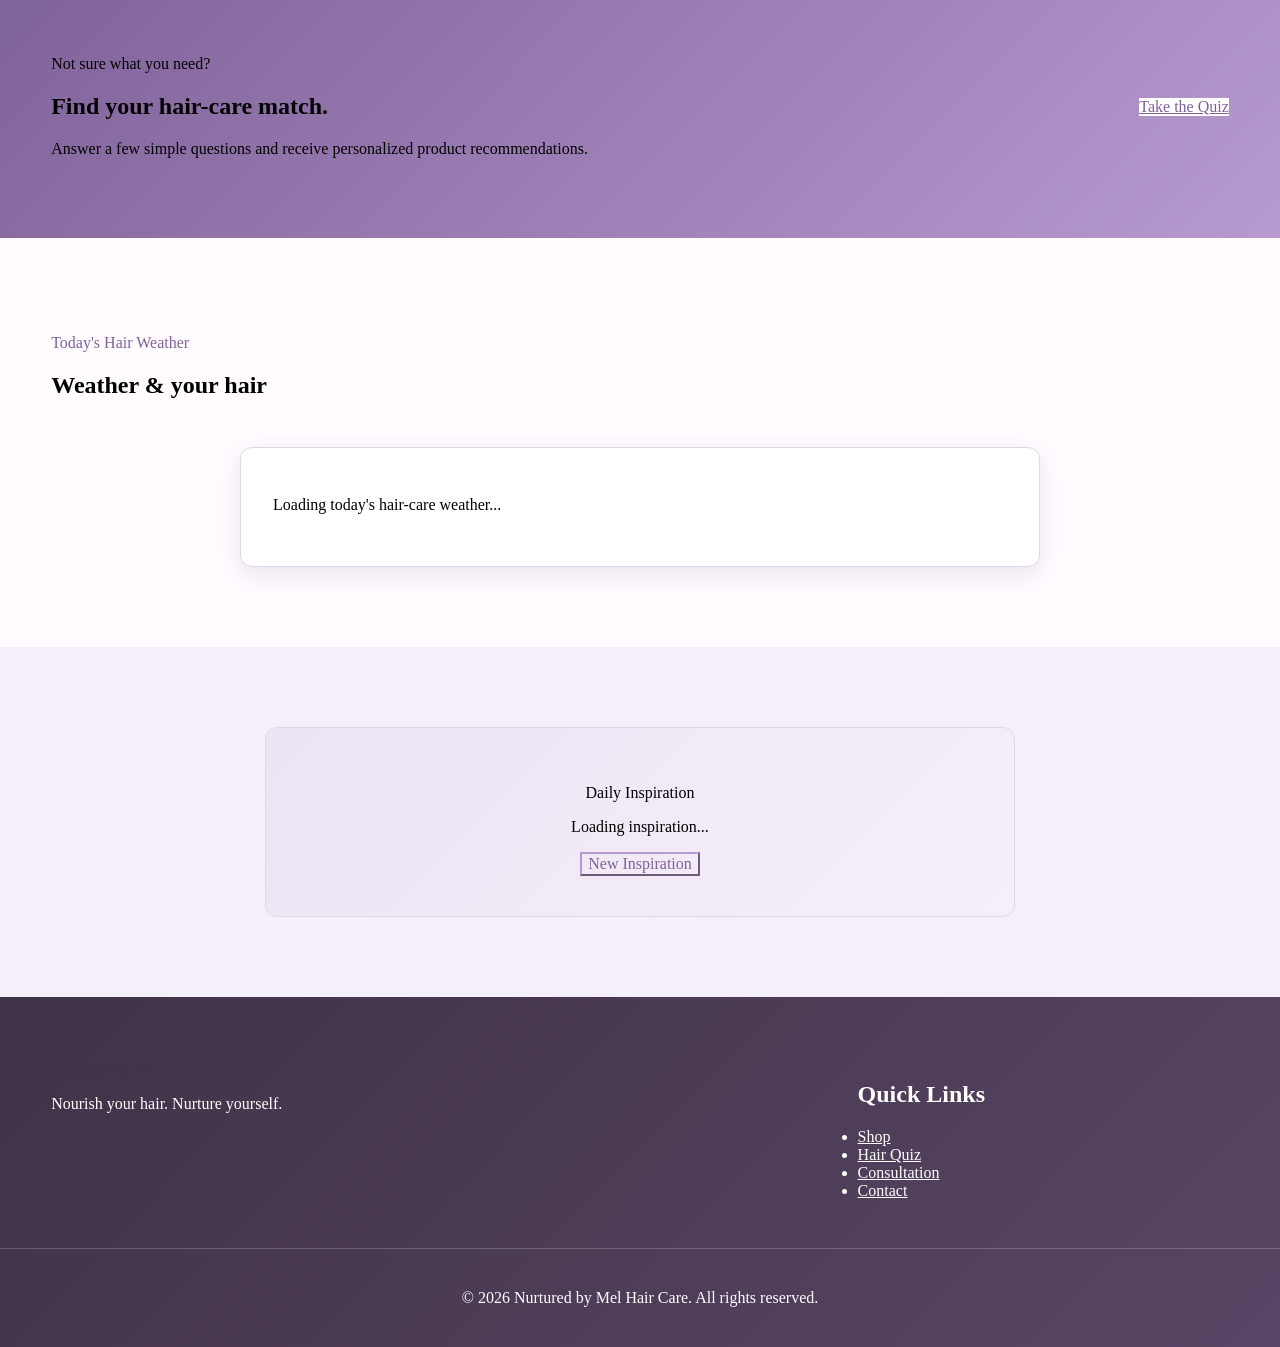
==== commit 724f6cdc: "final" ====
--- a/Nurtured-by-Mel/Nurtured-by-Mel/index.html
+++ b/Nurtured-by-Mel/Nurtured-by-Mel/index.html
@@ -17,6 +17,7 @@
     <link rel="stylesheet" href="css/layout.css">
     <link rel="stylesheet" href="css/components.css">
 
+    <link rel="icon" href="images/favicon.ico">
     <script type="module" src="js/main.js"></script>
 </head>
 
--- a/Nurtured-by-Mel/Nurtured-by-Mel/css/base.css
+++ b/Nurtured-by-Mel/Nurtured-by-Mel/css/base.css
@@ -24,4 +24,38 @@
 
     --shadow:
         0 8px 25px rgba(87, 65, 103, 0.12);
+}
+/* =====================================================
+   GLOBAL RESET
+   ===================================================== */
+
+*,
+*::before,
+*::after {
+    box-sizing: border-box;
+}
+
+html {
+    scroll-behavior: smooth;
+}
+
+body {
+    margin: 0;
+}
+
+ul,
+ol {
+    margin: 0;
+    padding: 0;
+}
+
+a {
+    color: inherit;
+}
+
+button,
+input,
+textarea,
+select {
+    font: inherit;
 }
--- a/Nurtured-by-Mel/Nurtured-by-Mel/css/components.css
+++ b/Nurtured-by-Mel/Nurtured-by-Mel/css/components.css
@@ -546,4 +546,493 @@
         transition: none;
     }
 
+}/* =====================================================
+   CONTACT PAGE
+   ===================================================== */
+
+.contact-layout {
+    align-items: start;
+    display: grid;
+    gap: 3rem;
+    grid-template-columns: 1fr 1fr;
+}
+
+.contact-information h2 {
+    margin-bottom: 1rem;
+}
+
+.contact-details {
+    margin-top: 2rem;
+}
+
+.contact-detail {
+    align-items: center;
+    display: flex;
+    gap: 1rem;
+    margin-bottom: 1.5rem;
+}
+
+.contact-icon {
+    align-items: center;
+    background: var(--lilac-soft);
+    border-radius: 50%;
+    color: var(--primary-dark);
+    display: flex;
+    font-size: 1.2rem;
+    height: 45px;
+    justify-content: center;
+    width: 45px;
+}
+
+.contact-detail h3,
+.contact-detail p {
+    margin: 0;
+}
+
+.contact-detail h3 {
+    margin-bottom: 0.25rem;
+}
+
+
+/* Contact Form */
+
+.contact-form-card {
+    background:
+        linear-gradient(
+            145deg,
+            var(--white),
+            var(--lilac-soft)
+        );
+    border: 1px solid var(--border);
+    border-radius: var(--radius);
+    box-shadow: var(--shadow);
+    padding: 2rem;
+}
+
+.form-group {
+    margin-bottom: 1.25rem;
+}
+
+.form-group label {
+    display: block;
+    font-weight: 600;
+    margin-bottom: 0.5rem;
+}
+
+.form-group input,
+.form-group select,
+.form-group textarea {
+    background: var(--white);
+    border: 1px solid var(--border);
+    border-radius: 6px;
+    padding: 0.8rem;
+    width: 100%;
+}
+
+.form-group textarea {
+    min-height: 140px;
+    resize: vertical;
+}
+
+.form-group input:focus,
+.form-group select:focus,
+.form-group textarea:focus {
+    border-color: var(--primary);
+    outline: 2px solid var(--lilac-light);
+}
+
+.form-message {
+    font-weight: 600;
+    margin-top: 1rem;
+}
+
+
+/* API Quote */
+
+.quote-section {
+    background: var(--lilac-soft);
+}
+
+.quote-card {
+    margin: 0 auto;
+    max-width: 750px;
+    padding: 2.5rem;
+    text-align: center;
+}
+
+#api-quote {
+    font-family: var(--font-heading);
+    font-size: 1.5rem;
+    line-height: 1.6;
+}
+
+.quote-author {
+    color: var(--primary-dark);
+    font-weight: 600;
+    margin-bottom: 1.5rem;
+}
+/* =====================================================
+   WEATHER HAIR-CARE SECTION
+   ===================================================== */
+
+.weather-section {
+    background: var(--lilac-soft);
+}
+
+.weather-form {
+    margin: 2rem auto;
+    max-width: 700px;
+}
+
+.weather-form label {
+    display: block;
+    font-weight: 600;
+    margin-bottom: 0.5rem;
+}
+
+.weather-search {
+    display: flex;
+    gap: 0.75rem;
+}
+
+.weather-search input {
+    background: var(--white);
+    border: 1px solid var(--border);
+    border-radius: 6px;
+    min-width: 0;
+    padding: 0.8rem;
+    width: 100%;
+}
+
+.weather-search input:focus {
+    border-color: var(--primary);
+    outline: 2px solid var(--lilac-light);
+}
+
+.weather-card {
+    background: var(--white);
+    border: 1px solid var(--border);
+    border-radius: var(--radius);
+    box-shadow: var(--shadow);
+    margin: 2rem auto 0;
+    max-width: 800px;
+    padding: 2rem;
+}
+
+.weather-card h3 {
+    color: var(--primary-dark);
+    font-family: var(--font-heading);
+    font-size: 1.5rem;
+    margin-bottom: 1.5rem;
+}
+
+.weather-details {
+    display: grid;
+    gap: 1rem;
+    grid-template-columns: repeat(4, 1fr);
+}
+
+.weather-detail {
+    background: var(--lilac-soft);
+    border-radius: 8px;
+    padding: 1rem;
+    text-align: center;
+}
+
+.weather-detail > span {
+    display: block;
+    font-size: 1.5rem;
+    margin-bottom: 0.5rem;
+}
+
+.weather-detail strong {
+    display: block;
+    font-size: 0.85rem;
+}
+
+.weather-detail p {
+    color: var(--primary-dark);
+    font-weight: bold;
+    margin: 0.25rem 0 0;
+}
+
+.hair-weather-tip {
+    background:
+        linear-gradient(
+            135deg,
+            var(--lilac-light),
+            var(--lilac-soft)
+        );
+    border-radius: 8px;
+    margin-top: 1.5rem;
+    padding: 1.25rem;
+}
+
+.hair-weather-tip h4 {
+    color: var(--primary-dark);
+    margin-bottom: 0.5rem;
+}
+
+.hair-weather-tip p {
+    margin: 0;
+}
+
+
+/* Weather Mobile */
+
+@media (max-width: 700px) {
+
+    .weather-search {
+        flex-direction: column;
+    }
+
+    .weather-search .button {
+        width: 100%;
+    }
+
+    .weather-details {
+        grid-template-columns: repeat(2, 1fr);
+    }
+
+}
+
+
+@media (max-width: 450px) {
+
+    .weather-details {
+        grid-template-columns: 1fr;
+    }
+
+}
+
+/* Contact Mobile */
+
+@media (max-width: 800px) {
+
+    .contact-layout {
+        grid-template-columns: 1fr;
+    }
+
+    .contact-form-card {
+        padding: 1.5rem;
+    }
+
+}
+/* =====================================================
+   BOOKING PAGE
+   ===================================================== */
+
+.booking-layout {
+    align-items: start;
+    display: grid;
+    gap: 3rem;
+    grid-template-columns: 1fr 1fr;
+}
+
+.booking-information h2 {
+    margin-bottom: 1rem;
+}
+
+.booking-benefits {
+    margin-top: 2rem;
+}
+
+.booking-benefit {
+    align-items: flex-start;
+    display: flex;
+    gap: 1rem;
+    margin-bottom: 1.5rem;
+}
+
+.booking-benefit > span {
+    align-items: center;
+    background: var(--lilac-soft);
+    border-radius: 50%;
+    color: var(--primary-dark);
+    display: flex;
+    flex-shrink: 0;
+    height: 45px;
+    justify-content: center;
+    width: 45px;
+}
+
+.booking-benefit h3,
+.booking-benefit p {
+    margin: 0;
+}
+
+.booking-benefit h3 {
+    margin-bottom: 0.25rem;
+}
+
+.booking-form-card {
+    background:
+        linear-gradient(
+            145deg,
+            var(--white),
+            var(--lilac-soft)
+        );
+    border: 1px solid var(--border);
+    border-radius: var(--radius);
+    box-shadow: var(--shadow);
+    padding: 2rem;
+}
+
+
+/* =====================================================
+   HAIR QUIZ
+   ===================================================== */
+
+.hair-quiz {
+    margin: 0 auto;
+    max-width: 800px;
+}
+
+.quiz-question {
+    background: var(--white);
+    border: 1px solid var(--border);
+    border-radius: var(--radius);
+    margin-bottom: 1.5rem;
+    padding: 1.5rem;
+}
+
+.quiz-question legend {
+    color: var(--primary-dark);
+    font-family: var(--font-heading);
+    font-size: 1.2rem;
+    font-weight: 700;
+    padding: 0 0.5rem;
+}
+
+.quiz-option {
+    align-items: center;
+    background: var(--lilac-soft);
+    border: 1px solid transparent;
+    border-radius: 8px;
+    cursor: pointer;
+    display: flex;
+    gap: 0.75rem;
+    margin-top: 0.75rem;
+    padding: 1rem;
+    transition:
+        background 0.2s ease,
+        border-color 0.2s ease,
+        transform 0.2s ease;
+}
+
+.quiz-option:hover {
+    background: var(--lilac-light);
+    border-color: var(--primary);
+    transform: translateX(3px);
+}
+
+.quiz-option input {
+    accent-color: var(--primary);
+    height: 18px;
+    width: 18px;
+}
+
+.quiz-submit {
+    display: block;
+    margin: 2rem auto;
+}
+
+
+/* =====================================================
+   QUIZ RESULTS
+   ===================================================== */
+
+.quiz-result {
+    background:
+        linear-gradient(
+            145deg,
+            var(--white),
+            var(--lilac-soft)
+        );
+    border: 1px solid var(--border);
+    border-radius: var(--radius);
+    box-shadow: var(--shadow);
+    margin: 2rem auto;
+    max-width: 800px;
+    padding: 2.5rem;
+    text-align: center;
+}
+
+.quiz-result h2 {
+    color: var(--primary-dark);
+}
+
+.result-recommendations {
+    display: grid;
+    gap: 0.75rem;
+    margin: 2rem 0;
+    text-align: left;
+}
+
+.recommendation-item {
+    align-items: center;
+    background: var(--white);
+    border-radius: 8px;
+    display: flex;
+    gap: 0.75rem;
+    padding: 1rem;
+}
+
+.recommendation-item span {
+    color: var(--primary-dark);
+    font-size: 1.2rem;
+}
+
+.recommendation-item p {
+    margin: 0;
+}
+
+.result-actions {
+    display: flex;
+    flex-wrap: wrap;
+    gap: 1rem;
+    justify-content: center;
+}
+
+.quiz-reset {
+    background: transparent;
+    border: 0;
+    color: var(--primary-dark);
+    cursor: pointer;
+    font-weight: 600;
+    margin-top: 1.5rem;
+    text-decoration: underline;
+}
+
+
+/* =====================================================
+   MOBILE
+   ===================================================== */
+
+@media (max-width: 800px) {
+
+    .booking-layout {
+        grid-template-columns: 1fr;
+    }
+
+    .booking-form-card {
+        padding: 1.5rem;
+    }
+
+    .quiz-result {
+        padding: 1.5rem;
+    }
+
+}
+
+@media (max-width: 500px) {
+
+    .result-actions {
+        flex-direction: column;
+    }
+
+    .result-actions .button {
+        width: 100%;
+    }
+
 }
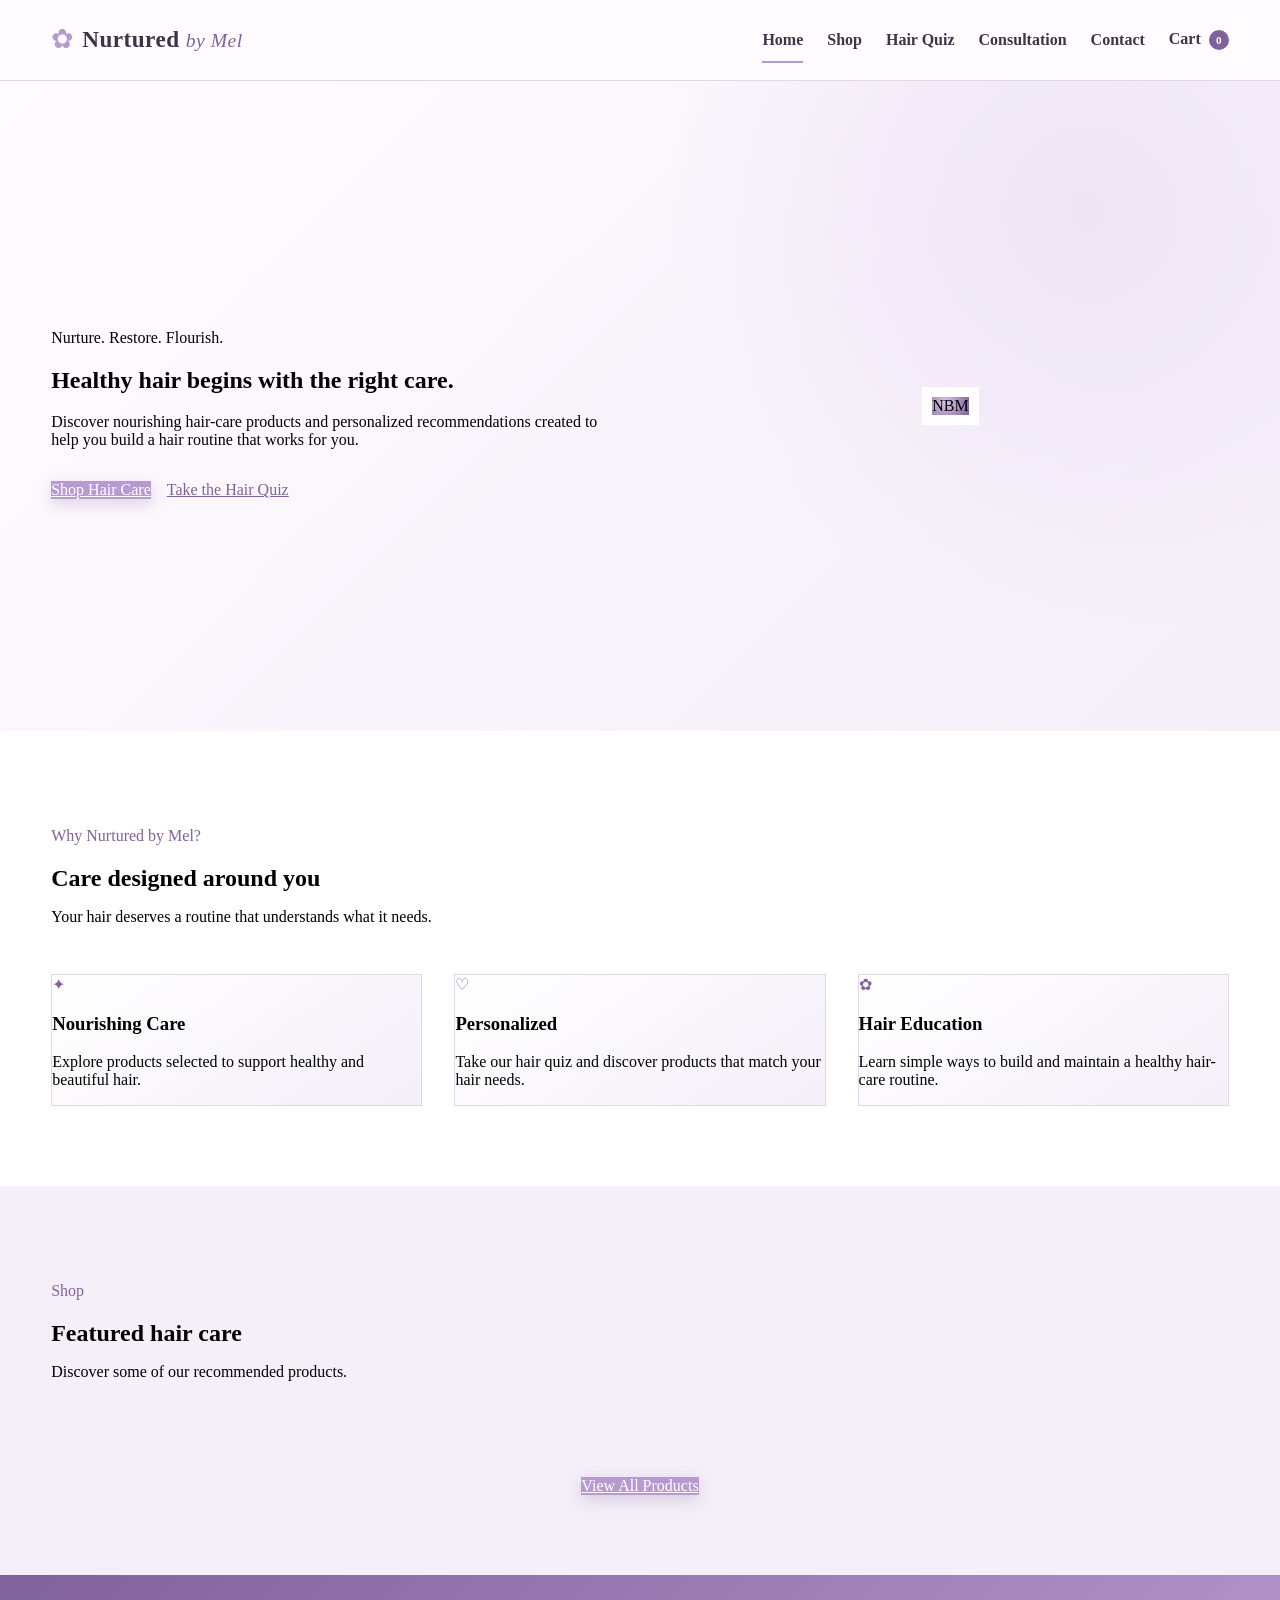
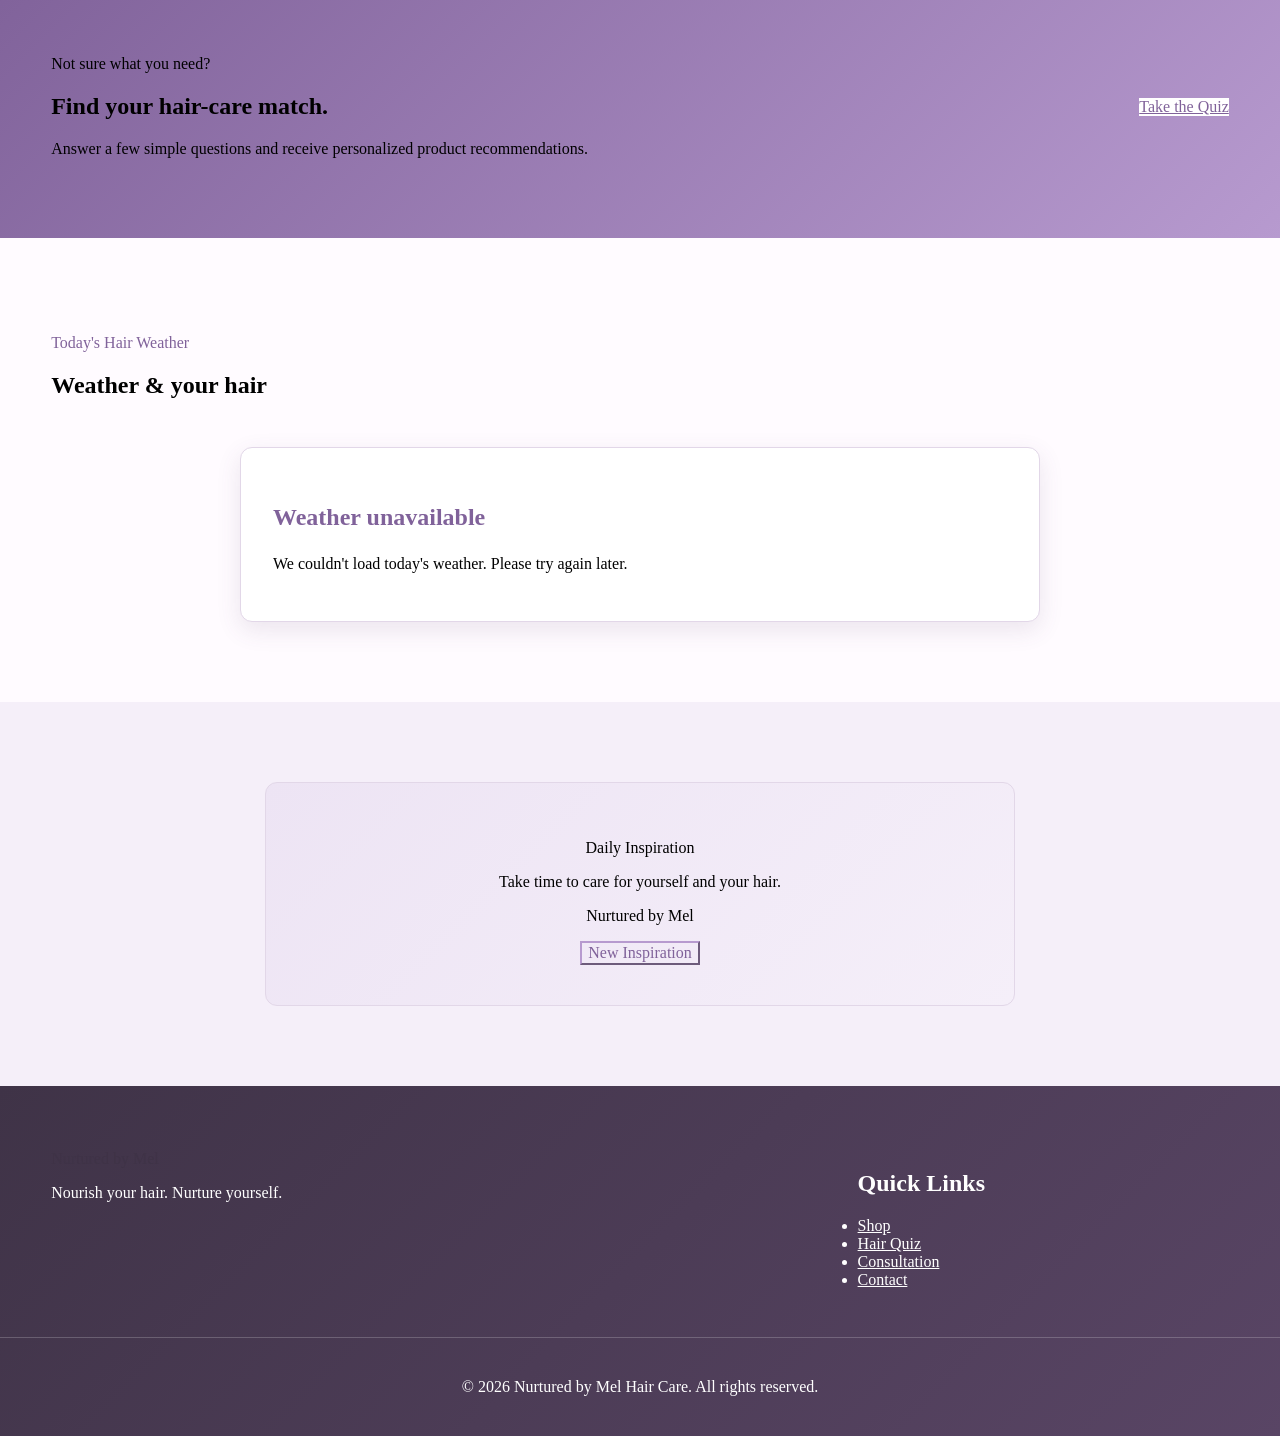
==== commit d6c222e5: "final" ====
--- a/Nurtured-by-Mel/Nurtured-by-Mel/index.html
+++ b/Nurtured-by-Mel/Nurtured-by-Mel/index.html
@@ -10,15 +10,32 @@
         content="Nurtured by Mel Hair Care provides nourishing hair-care products and personalized hair-care guidance.">
 
     <meta name="author" content="Nurtured by Mel">
-
+    <meta property="og:url"
+        content="https://promella.github.io/wdd330/Nurtured-by-Mel/">
+    <meta property="og:title"
+        content="Nurtured by Mel | Hair Care">
+    <meta property="og:description"
+        content="Nurtured by Mel Hair Care provides nourishing hair-care products and personalized hair-care guidance.">
+    
     <title>Nurtured by Mel | Hair Care</title>
 
     <link rel="stylesheet" href="css/base.css">
     <link rel="stylesheet" href="css/layout.css">
     <link rel="stylesheet" href="css/components.css">
 
-    <link rel="icon" href="images/favicon.ico">
-    <script type="module" src="js/main.js"></script>
+   <link rel="icon" href="images/favicon.ico">
+
+   <script
+        type="module"
+        src="js/main.js"
+        defer
+   ></script>
+
+    <script
+        type="module"
+        src="js/api.js"
+        defer
+    ></script>
 </head>
 
 <body>
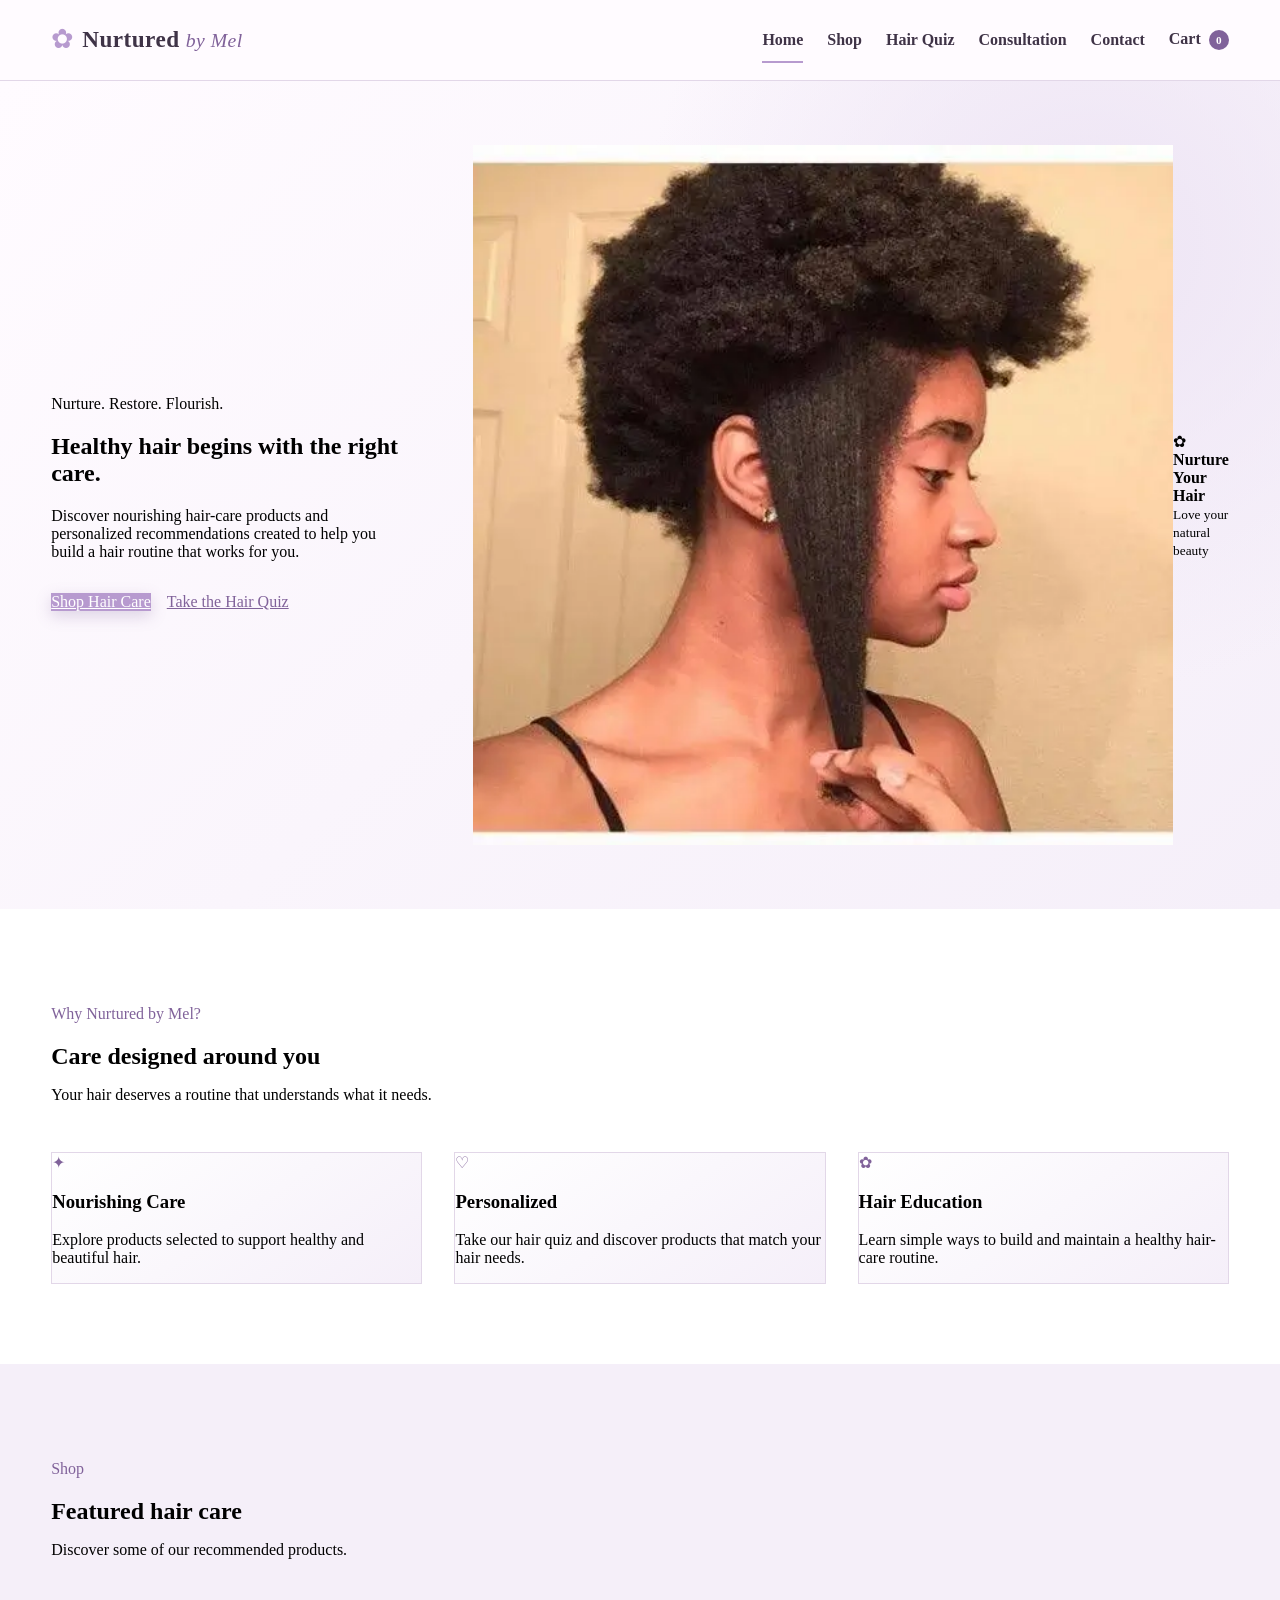
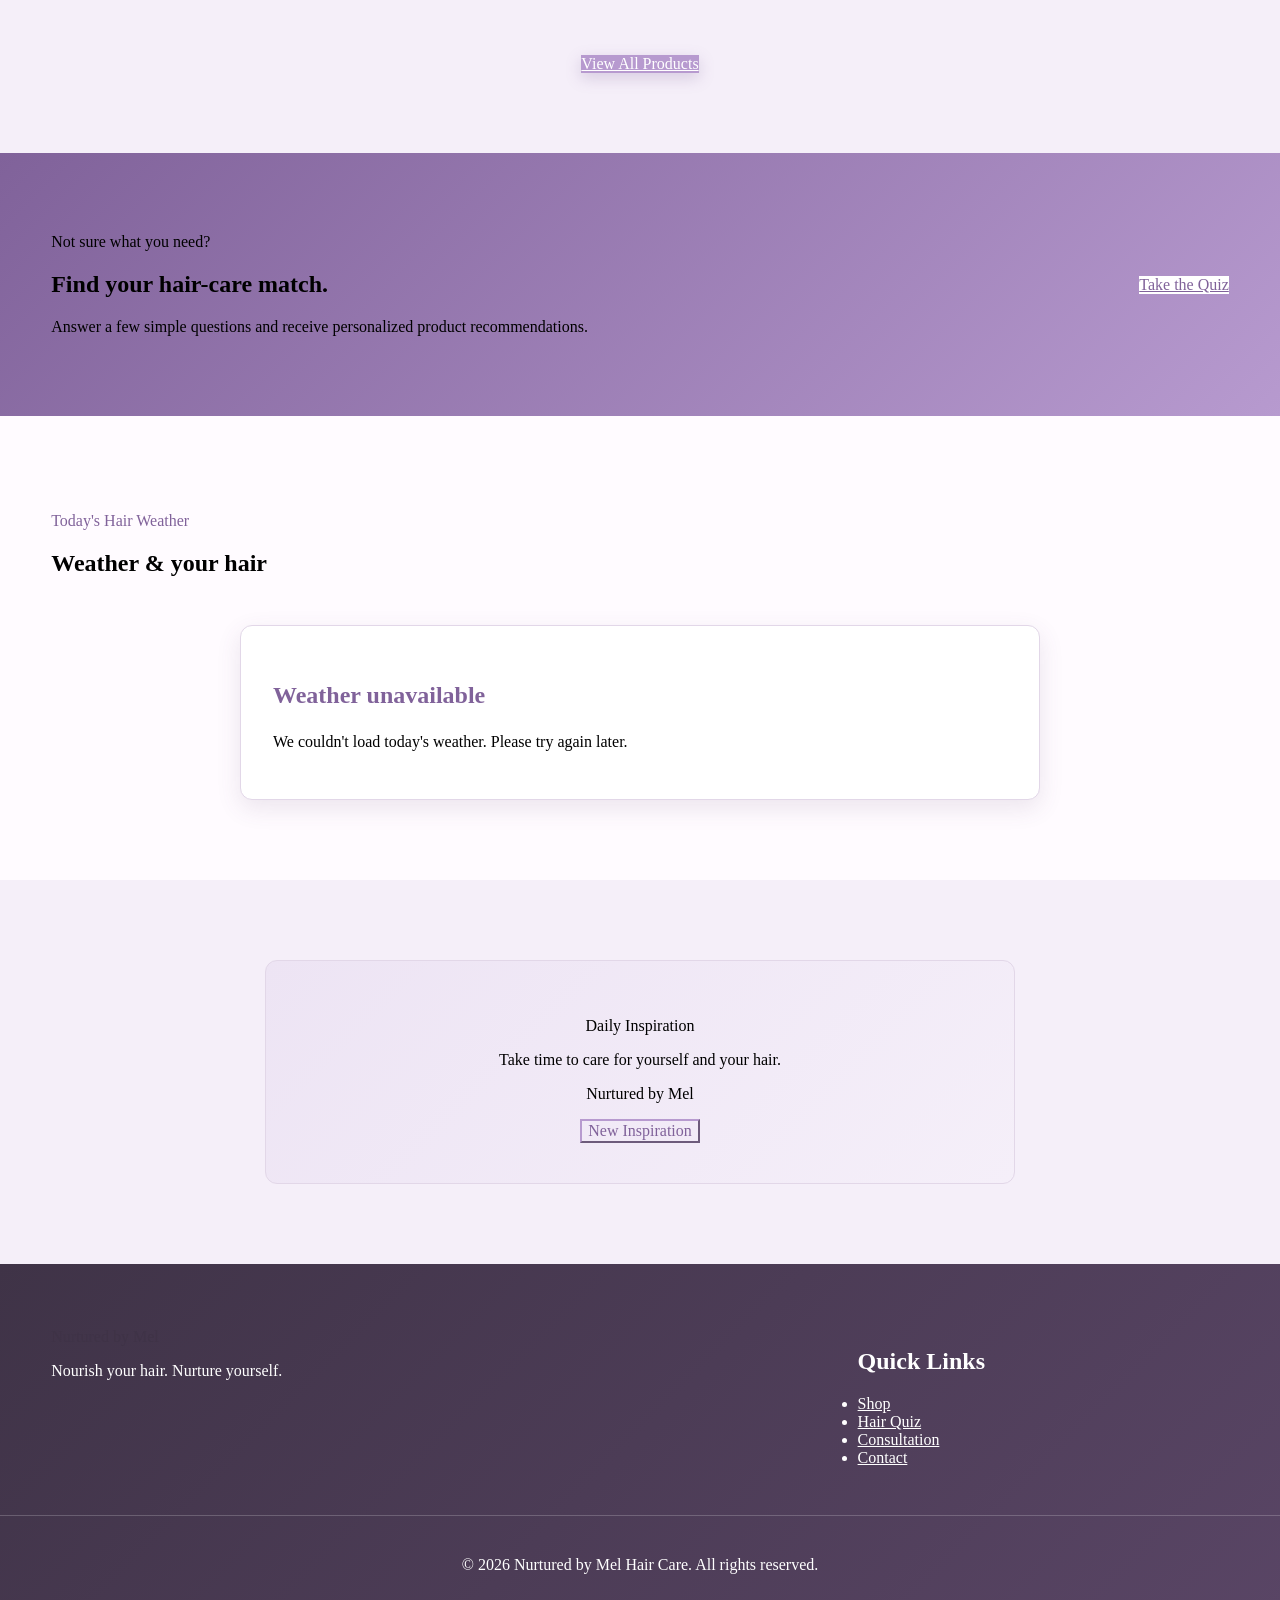
==== commit aad83f47: "html" ====
--- a/Nurtured-by-Mel/Nurtured-by-Mel/index.html
+++ b/Nurtured-by-Mel/Nurtured-by-Mel/index.html
@@ -130,12 +130,23 @@
 
                 <div class="hero-image">
 
-                    <div class="hero-image-placeholder">
-                        <span>NBM</span>
+                    <img
+                        src="images/hero.webp"
+                        alt="Woman caring for her natural hair"
+                        width="700"
+                        height="700"
+                        loading="eager"
+                    >
+
+                    <div class="hero-image-badge">
+                        <span aria-hidden="true">✿</span>
+                        <div>
+                            <strong>Nurture Your Hair</strong>
+                            <small>Love your natural beauty</small>
+                        </div>
                     </div>
 
                 </div>
-
             </div>
 
         </section>
